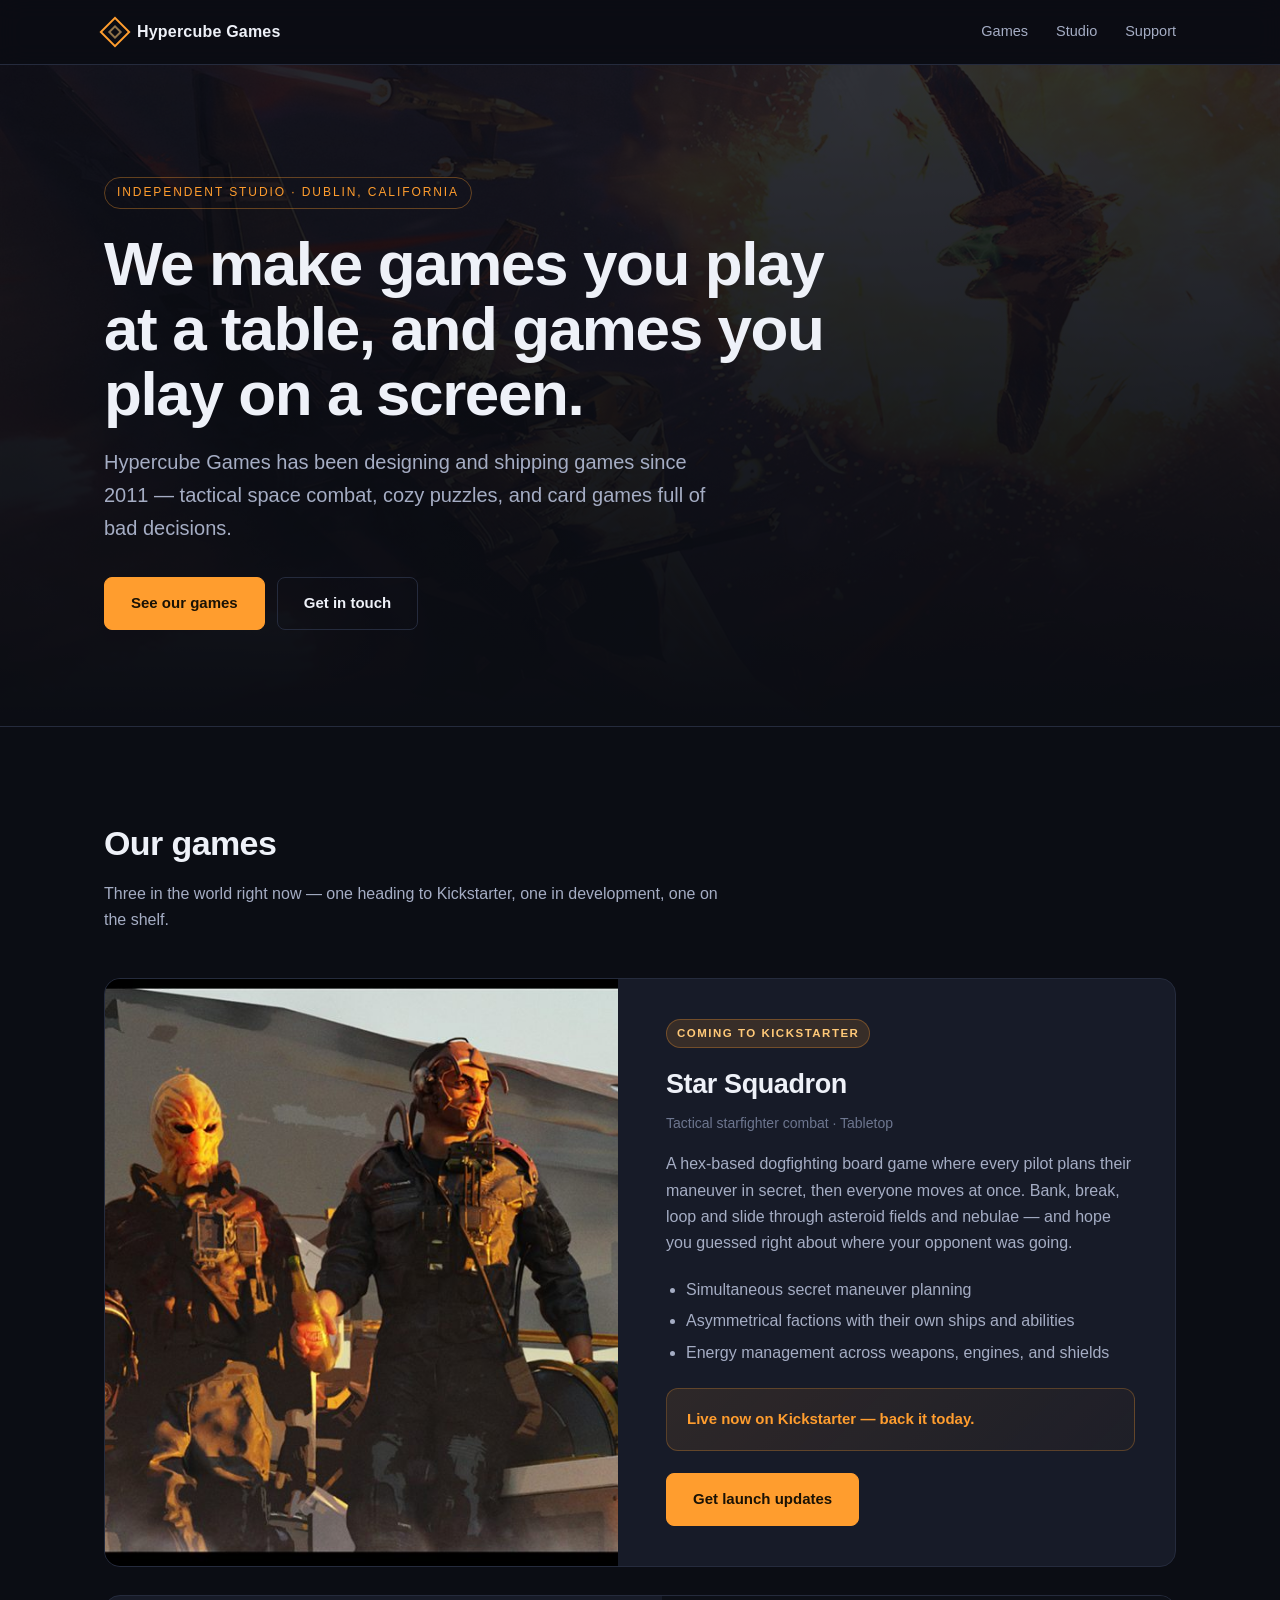
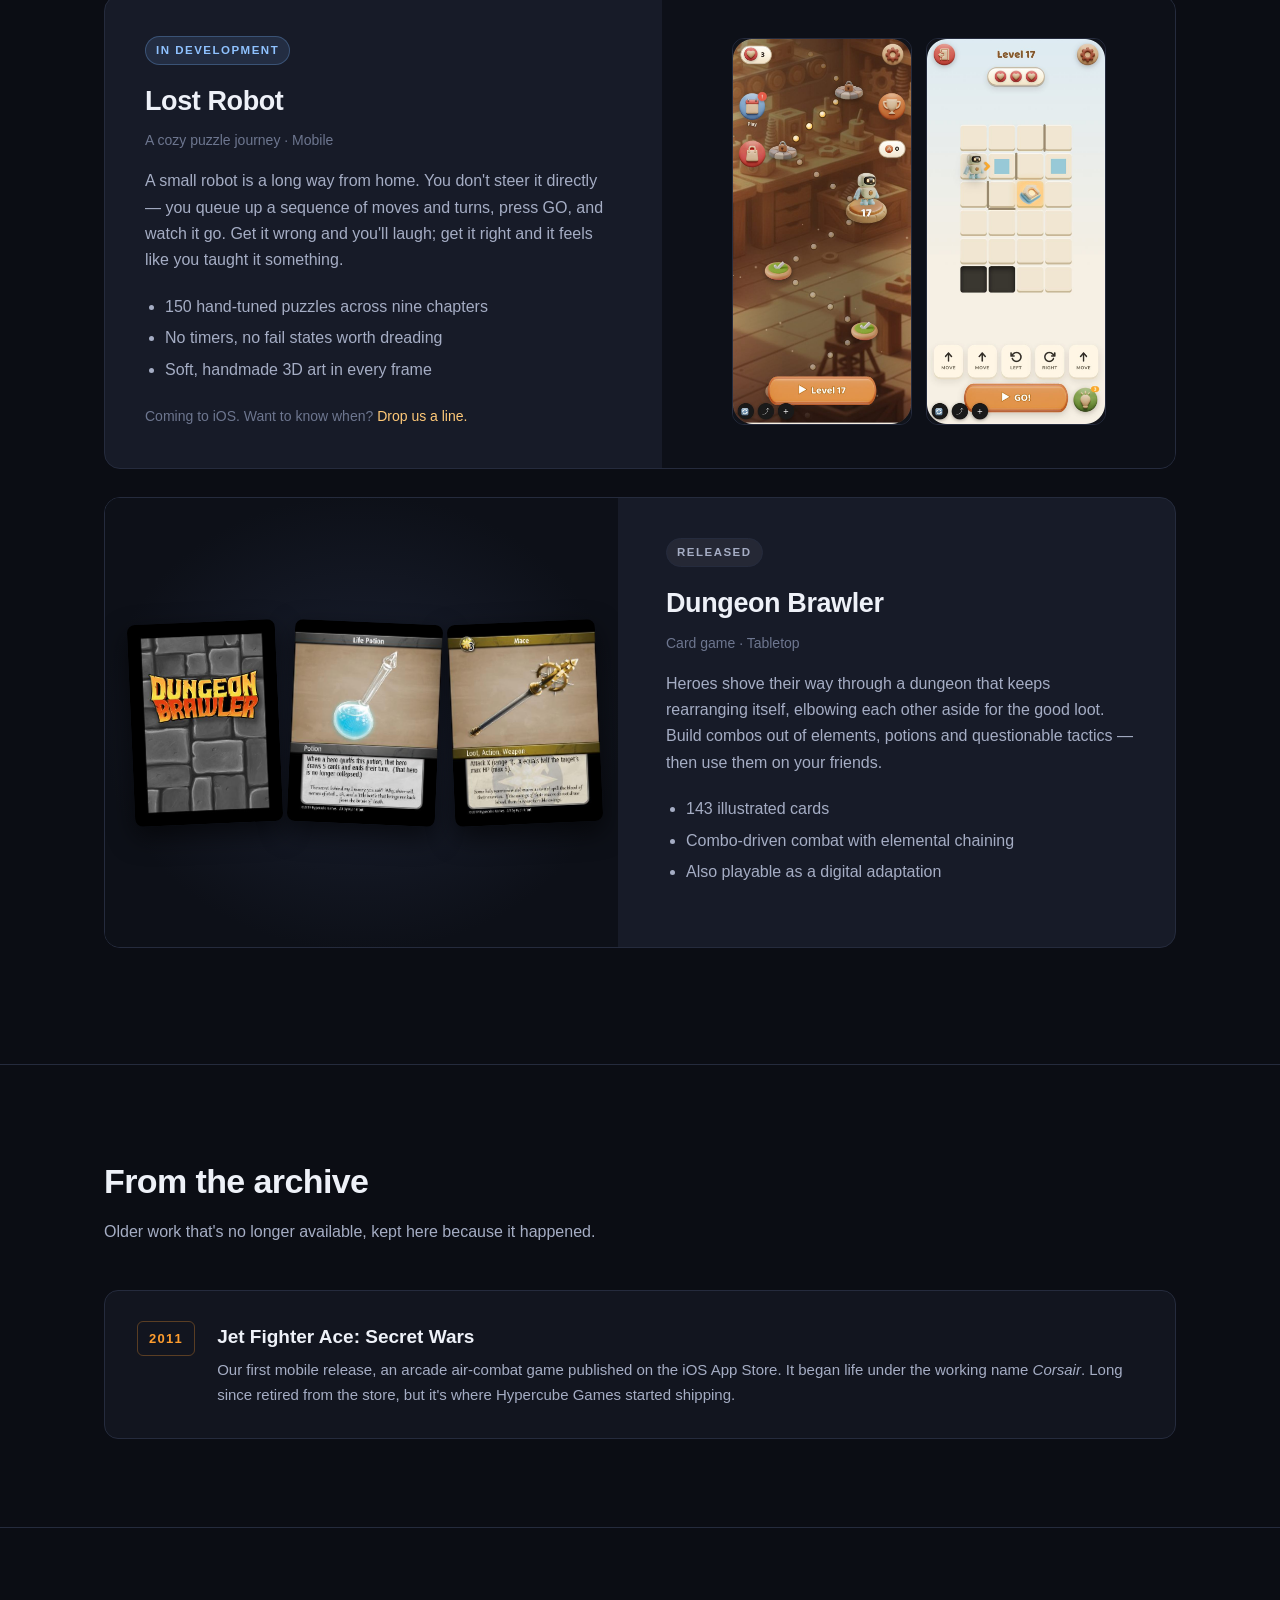
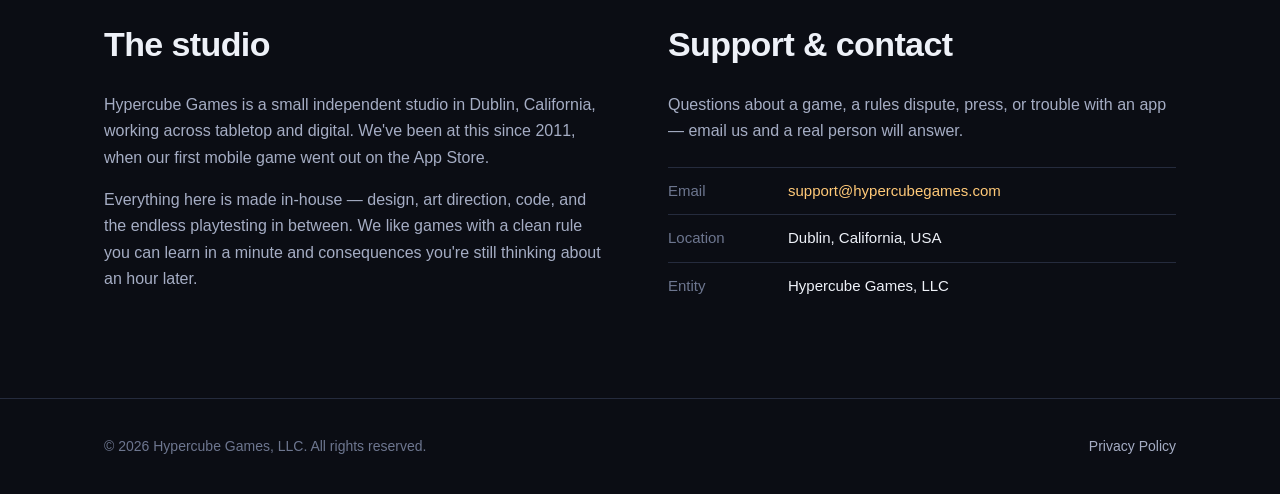
==== index.html @ 056d1bcd "Add Kickstarter launch date and countdown to Star Squadron" ====
<!DOCTYPE html>
<html lang="en">
<head>
<meta charset="utf-8">
<meta name="viewport" content="width=device-width, initial-scale=1">
<title>Hypercube Games — Board games and video games from Dublin, California</title>
<meta name="description" content="Hypercube Games, LLC is an independent game studio in Dublin, California. Makers of Star Squadron, Lost Robot, and Dungeon Brawler.">
<meta property="og:title" content="Hypercube Games">
<meta property="og:description" content="An independent game studio in Dublin, California. Tabletop and digital.">
<meta property="og:image" content="assets/ss-hero.jpg">
<meta property="og:type" content="website">
<link rel="icon" href="assets/lr-icon.png">
<style>
  :root{
    --bg:#0b0d14;
    --bg-2:#12151f;
    --panel:#171b28;
    --line:#252b3d;
    --ink:#eef1f8;
    --ink-2:#a5adc4;
    --ink-3:#6d768f;
    --accent:#ff9d2e;
    --accent-2:#ffc978;
    --max:1120px;
  }
  *{box-sizing:border-box}
  html{scroll-behavior:smooth}
  body{
    margin:0;
    background:var(--bg);
    color:var(--ink);
    font:16px/1.65 -apple-system,BlinkMacSystemFont,"Segoe UI",Roboto,Helvetica,Arial,sans-serif;
    -webkit-font-smoothing:antialiased;
  }
  a{color:var(--accent-2);text-decoration:none}
  a:hover{text-decoration:underline}
  img{max-width:100%;display:block}
  .wrap{max-width:var(--max);margin:0 auto;padding:0 24px}

  /* ---------- header ---------- */
  header{
    position:sticky;top:0;z-index:50;
    background:rgba(11,13,20,.82);
    backdrop-filter:blur(12px);
    border-bottom:1px solid var(--line);
  }
  .nav{display:flex;align-items:center;justify-content:space-between;height:64px}
  .brand{display:flex;align-items:center;gap:11px;font-weight:700;letter-spacing:.2px;color:var(--ink)}
  .brand:hover{text-decoration:none}
  .cube{
    width:22px;height:22px;flex:none;
    border:2px solid var(--accent);
    transform:rotate(45deg);
    position:relative;
  }
  .cube::after{
    content:"";position:absolute;inset:4px;
    border:2px solid var(--accent-2);opacity:.55;
  }
  .nav nav{display:flex;gap:28px;font-size:14.5px}
  .nav nav a{color:var(--ink-2)}
  .nav nav a:hover{color:var(--ink);text-decoration:none}
  @media(max-width:620px){ .nav nav{gap:18px;font-size:13.5px} .brand span{display:none} }

  /* ---------- hero ---------- */
  .hero{position:relative;overflow:hidden;border-bottom:1px solid var(--line)}
  .hero-bg{
    position:absolute;inset:0;
    background:url(assets/ss-hero.jpg) center 40%/cover no-repeat;
    opacity:.34;
    filter:saturate(.9);
  }
  .hero-bg::after{
    content:"";position:absolute;inset:0;
    background:linear-gradient(180deg,rgba(11,13,20,.55) 0%,rgba(11,13,20,.8) 55%,var(--bg) 100%);
  }
  .hero-in{position:relative;padding:112px 0 96px;max-width:720px}
  .kicker{
    display:inline-block;font-size:12px;letter-spacing:.16em;text-transform:uppercase;
    color:var(--accent);border:1px solid rgba(255,157,46,.35);
    padding:5px 12px;border-radius:99px;margin-bottom:22px;
  }
  h1{
    font-size:clamp(38px,6.2vw,62px);line-height:1.05;margin:0 0 20px;
    letter-spacing:-1.4px;font-weight:800;
  }
  .lede{font-size:clamp(17px,2.2vw,20px);color:var(--ink-2);margin:0 0 32px;max-width:620px}
  .btn{
    display:inline-block;padding:13px 26px;border-radius:8px;font-weight:650;font-size:15px;
    background:var(--accent);color:#1a1205;border:1px solid var(--accent);
  }
  .btn:hover{background:var(--accent-2);border-color:var(--accent-2);text-decoration:none}
  .btn.ghost{background:transparent;color:var(--ink);border-color:var(--line)}
  .btn.ghost:hover{border-color:var(--ink-3);background:rgba(255,255,255,.04)}
  .btn-row{display:flex;gap:12px;flex-wrap:wrap}

  /* ---------- sections ---------- */
  section{padding:88px 0}
  section + section{border-top:1px solid var(--line)}
  .sec-head{margin-bottom:44px;max-width:640px}
  .sec-head h2{font-size:clamp(26px,3.6vw,34px);margin:0 0 10px;letter-spacing:-.6px;font-weight:750}
  .sec-head p{color:var(--ink-2);margin:0}

  /* ---------- game cards ---------- */
  .game{
    display:grid;grid-template-columns:1fr 1fr;gap:44px;align-items:center;
    background:var(--panel);border:1px solid var(--line);border-radius:16px;
    overflow:hidden;margin-bottom:28px;
  }
  .game.flip .game-art{order:2}
  .game-art{background:#0d1018;height:100%;display:flex;align-items:center;justify-content:center;padding:0;min-width:0}
  .game-body{min-width:0}
  .game-art img{width:100%;height:100%;object-fit:cover;min-height:280px}
  .game-body{padding:40px 40px 40px 4px}
  .game.flip .game-body{padding:40px 4px 40px 40px}
  @media(max-width:820px){
    .game{grid-template-columns:1fr;gap:0}
    .game.flip .game-art{order:0}
    .game-body,.game.flip .game-body{padding:32px 28px}
    .game-art img{min-height:200px;max-height:320px}
  }
  @media(max-width:620px){
    .shots,.cards-strip{
      display:grid;gap:10px;padding:20px;overflow:visible;height:auto;
    }
    .shots{grid-template-columns:1fr 1fr}
    .cards-strip{grid-template-columns:repeat(3,1fr);gap:8px}
    .shots img,.cards-strip img{width:100%;max-height:none;max-width:100%}
    .kicker{font-size:11px;letter-spacing:.1em}
  }
  .tag{
    display:inline-block;font-size:11.5px;letter-spacing:.13em;text-transform:uppercase;
    padding:4px 10px;border-radius:99px;margin-bottom:14px;font-weight:650;
  }
  .tag.live{background:rgba(255,157,46,.14);color:var(--accent-2);border:1px solid rgba(255,157,46,.3)}
  .tag.dev{background:rgba(120,180,255,.12);color:#8fc2ff;border:1px solid rgba(120,180,255,.28)}
  .tag.out{background:rgba(255,255,255,.06);color:var(--ink-2);border:1px solid var(--line)}
  .game h3{font-size:27px;margin:0 0 6px;letter-spacing:-.4px;font-weight:750}
  .game .sub{color:var(--ink-3);font-size:14px;margin:0 0 16px}
  .game p{color:var(--ink-2);margin:0 0 20px}
  .game ul{color:var(--ink-2);margin:0 0 22px;padding-left:20px}
  .game ul li{margin-bottom:5px}

  /* ---------- launch countdown ---------- */
  .launch{
    background:linear-gradient(135deg,rgba(255,157,46,.10),rgba(255,157,46,.03));
    border:1px solid rgba(255,157,46,.26);
    border-radius:12px;padding:18px 20px;margin:0 0 22px;
  }
  .launch-date{
    font-size:12px;letter-spacing:.13em;text-transform:uppercase;
    color:var(--accent-2);font-weight:650;margin-bottom:14px;
  }
  .countdown{display:flex;gap:10px}
  .cd-unit{
    flex:1;min-width:0;text-align:center;
    background:rgba(0,0,0,.28);border:1px solid var(--line);
    border-radius:9px;padding:10px 4px;
  }
  .cd-num{
    display:block;font-size:26px;font-weight:750;color:var(--ink);
    line-height:1.15;font-variant-numeric:tabular-nums;letter-spacing:-.5px;
  }
  .cd-lab{
    display:block;font-size:10.5px;letter-spacing:.1em;text-transform:uppercase;
    color:var(--ink-3);margin-top:3px;
  }
  .launch.live .launch-date{color:var(--accent);margin-bottom:0;font-size:15px;letter-spacing:0;text-transform:none}
  @media(max-width:620px){
    .cd-num{font-size:22px}
    .countdown{gap:7px}
  }

  /* screenshot strip */
  .shots{
    display:flex;gap:14px;padding:26px;background:#0d1018;overflow-x:auto;
    min-width:0;max-width:100%;justify-content:safe center;width:100%;
  }
  .shots img{
    width:180px;flex:none;border-radius:12px;border:1px solid var(--line);
    min-height:0;height:auto;object-fit:contain;
  }
  .cards-strip{
    display:flex;gap:12px;padding:26px;overflow-x:auto;
    align-items:center;justify-content:safe center;height:100%;width:100%;min-width:0;max-width:100%;
    background:radial-gradient(ellipse at center,#1b2132 0%,#0d1018 72%);
  }
  .cards-strip img{
    width:148px;flex:none;border-radius:8px;height:auto;min-height:0;object-fit:contain;
    box-shadow:0 10px 26px rgba(0,0,0,.6);
  }
  .cards-strip img:nth-child(odd){transform:rotate(-2.5deg)}
  .cards-strip img:nth-child(even){transform:rotate(2.5deg)}

  /* ---------- archive ---------- */
  .archive{
    background:var(--bg-2);border:1px solid var(--line);border-radius:14px;
    padding:30px 32px;display:flex;gap:22px;align-items:flex-start;
  }
  .archive .yr{
    font-size:13px;font-weight:700;color:var(--accent);letter-spacing:.1em;
    border:1px solid rgba(255,157,46,.3);border-radius:6px;padding:6px 11px;flex:none;
  }
  .archive h3{margin:0 0 6px;font-size:19px;font-weight:700}
  .archive p{margin:0;color:var(--ink-2);font-size:15px}
  @media(max-width:620px){ .archive{flex-direction:column;gap:14px} }

  /* ---------- studio / support ---------- */
  .cols{display:grid;grid-template-columns:1fr 1fr;gap:56px}
  @media(max-width:820px){ .cols{grid-template-columns:1fr;gap:40px} }
  .cols p{color:var(--ink-2)}
  .info{list-style:none;padding:0;margin:22px 0 0;font-size:15px}
  .info li{padding:11px 0;border-top:1px solid var(--line);display:flex;gap:16px}
  .info .k{color:var(--ink-3);width:104px;flex:none}
  .info .v{color:var(--ink)}

  footer{border-top:1px solid var(--line);padding:36px 0;color:var(--ink-3);font-size:14px}
  .foot{display:flex;justify-content:space-between;gap:20px;flex-wrap:wrap;align-items:center}
  .foot a{color:var(--ink-2)}
</style>
</head>
<body>

<header>
  <div class="wrap nav">
    <a class="brand" href="#top"><span class="cube" aria-hidden="true"></span><span>Hypercube Games</span></a>
    <nav>
      <a href="#games">Games</a>
      <a href="#studio">Studio</a>
      <a href="#support">Support</a>
    </nav>
  </div>
</header>

<div class="hero" id="top">
  <div class="hero-bg" aria-hidden="true"></div>
  <div class="wrap">
    <div class="hero-in">
      <span class="kicker">Independent studio · Dublin, California</span>
      <h1>We make games you play at a table, and games you play on a screen.</h1>
      <p class="lede">Hypercube Games has been designing and shipping games since 2011 — tactical space combat, cozy puzzles, and card games full of bad decisions.</p>
      <div class="btn-row">
        <a class="btn" href="#games">See our games</a>
        <a class="btn ghost" href="#support">Get in touch</a>
      </div>
    </div>
  </div>
</div>

<section id="games">
  <div class="wrap">
    <div class="sec-head">
      <h2>Our games</h2>
      <p>Three in the world right now — one heading to Kickstarter, one in development, one on the shelf.</p>
    </div>

    <!-- Star Squadron -->
    <article class="game">
      <div class="game-art"><img src="assets/ss-pilots.jpg" alt="Star Squadron pilots resting beside their fighters at sunset"></div>
      <div class="game-body">
        <span class="tag live">Coming to Kickstarter</span>
        <h3>Star Squadron</h3>
        <p class="sub">Tactical starfighter combat · Tabletop</p>
        <p>A hex-based dogfighting board game where every pilot plans their maneuver in secret, then everyone moves at once. Bank, break, loop and slide through asteroid fields and nebulae — and hope you guessed right about where your opponent was going.</p>
        <ul>
          <li>Simultaneous secret maneuver planning</li>
          <li>Asymmetrical factions with their own ships and abilities</li>
          <li>Energy management across weapons, engines, and shields</li>
        </ul>
        <div class="launch" id="launch" data-launch="2026-08-18T17:00:00Z">
          <div class="launch-date" id="launch-label">Kickstarter launch · August 18, 2026</div>
          <div class="countdown" id="countdown">
            <div class="cd-unit"><span class="cd-num" data-unit="days">—</span><span class="cd-lab">days</span></div>
            <div class="cd-unit"><span class="cd-num" data-unit="hours">—</span><span class="cd-lab">hours</span></div>
            <div class="cd-unit"><span class="cd-num" data-unit="minutes">—</span><span class="cd-lab">mins</span></div>
            <div class="cd-unit"><span class="cd-num" data-unit="seconds">—</span><span class="cd-lab">secs</span></div>
          </div>
        </div>
        <a class="btn" href="https://www.launchoracle.com/hypercube-games-llc/star-squadron/TQ5X9">Get launch updates</a>
      </div>
    </article>

    <!-- Lost Robot -->
    <article class="game flip">
      <div class="game-art">
        <div class="shots">
          <img src="assets/lr-home.jpg" alt="Lost Robot world map screen">
          <img src="assets/lr-gameplay.jpg" alt="Lost Robot puzzle gameplay screen">
        </div>
      </div>
      <div class="game-body">
        <span class="tag dev">In development</span>
        <h3>Lost Robot</h3>
        <p class="sub">A cozy puzzle journey · Mobile</p>
        <p>A small robot is a long way from home. You don't steer it directly — you queue up a sequence of moves and turns, press GO, and watch it go. Get it wrong and you'll laugh; get it right and it feels like you taught it something.</p>
        <ul>
          <li>150 hand-tuned puzzles across nine chapters</li>
          <li>No timers, no fail states worth dreading</li>
          <li>Soft, handmade 3D art in every frame</li>
        </ul>
        <p style="color:var(--ink-3);font-size:14px;margin:0">Coming to iOS. Want to know when? <a href="#support">Drop us a line.</a></p>
      </div>
    </article>

    <!-- Dungeon Brawler -->
    <article class="game">
      <div class="game-art">
        <div class="cards-strip">
          <img src="assets/db-logo.jpg" alt="Dungeon Brawler card back">
          <img src="assets/db-card1.jpg" alt="Life Potion card from Dungeon Brawler">
          <img src="assets/db-card4.jpg" alt="Mace weapon card from Dungeon Brawler">
        </div>
      </div>
      <div class="game-body">
        <span class="tag out">Released</span>
        <h3>Dungeon Brawler</h3>
        <p class="sub">Card game · Tabletop</p>
        <p>Heroes shove their way through a dungeon that keeps rearranging itself, elbowing each other aside for the good loot. Build combos out of elements, potions and questionable tactics — then use them on your friends.</p>
        <ul>
          <li>143 illustrated cards</li>
          <li>Combo-driven combat with elemental chaining</li>
          <li>Also playable as a digital adaptation</li>
        </ul>
      </div>
    </article>
  </div>
</section>

<section id="archive">
  <div class="wrap">
    <div class="sec-head">
      <h2>From the archive</h2>
      <p>Older work that's no longer available, kept here because it happened.</p>
    </div>
    <div class="archive">
      <span class="yr">2011</span>
      <div>
        <h3>Jet Fighter Ace: Secret Wars</h3>
        <p>Our first mobile release, an arcade air-combat game published on the iOS App Store. It began life under the working name <em>Corsair</em>. Long since retired from the store, but it's where Hypercube Games started shipping.</p>
      </div>
    </div>
  </div>
</section>

<section id="studio">
  <div class="wrap">
    <div class="cols">
      <div>
        <div class="sec-head" style="margin-bottom:20px">
          <h2>The studio</h2>
        </div>
        <p>Hypercube Games is a small independent studio in Dublin, California, working across tabletop and digital. We've been at this since 2011, when our first mobile game went out on the App Store.</p>
        <p>Everything here is made in-house — design, art direction, code, and the endless playtesting in between. We like games with a clean rule you can learn in a minute and consequences you're still thinking about an hour later.</p>
      </div>
      <div id="support">
        <div class="sec-head" style="margin-bottom:20px">
          <h2>Support &amp; contact</h2>
        </div>
        <p>Questions about a game, a rules dispute, press, or trouble with an app — email us and a real person will answer.</p>
        <ul class="info">
          <li><span class="k">Email</span><span class="v"><a href="mailto:support@hypercubegames.com">support@hypercubegames.com</a></span></li>
          <li><span class="k">Location</span><span class="v">Dublin, California, USA</span></li>
          <li><span class="k">Entity</span><span class="v">Hypercube Games, LLC</span></li>
        </ul>
      </div>
    </div>
  </div>
</section>

<footer>
  <div class="wrap foot">
    <span>© 2026 Hypercube Games, LLC. All rights reserved.</span>
    <span><a href="privacy.html">Privacy Policy</a></span>
  </div>
</footer>

<script>
(function () {
  var box = document.getElementById('launch');
  if (!box) return;
  var target = new Date(box.dataset.launch).getTime();
  var label = document.getElementById('launch-label');
  var grid  = document.getElementById('countdown');
  var cells = {};
  [].forEach.call(grid.querySelectorAll('[data-unit]'), function (el) {
    cells[el.dataset.unit] = el;
  });

  function pad(n) { return n < 10 ? '0' + n : '' + n; }

  function tick() {
    var left = target - Date.now();
    if (left <= 0) {
      box.classList.add('live');
      label.textContent = 'Live now on Kickstarter — back it today.';
      grid.style.display = 'none';
      clearInterval(timer);
      return;
    }
    var s = Math.floor(left / 1000);
    cells.days.textContent    = Math.floor(s / 86400);
    cells.hours.textContent   = pad(Math.floor(s % 86400 / 3600));
    cells.minutes.textContent = pad(Math.floor(s % 3600 / 60));
    cells.seconds.textContent = pad(s % 60);
  }

  tick();
  var timer = setInterval(tick, 1000);
})();
</script>
</body>
</html>
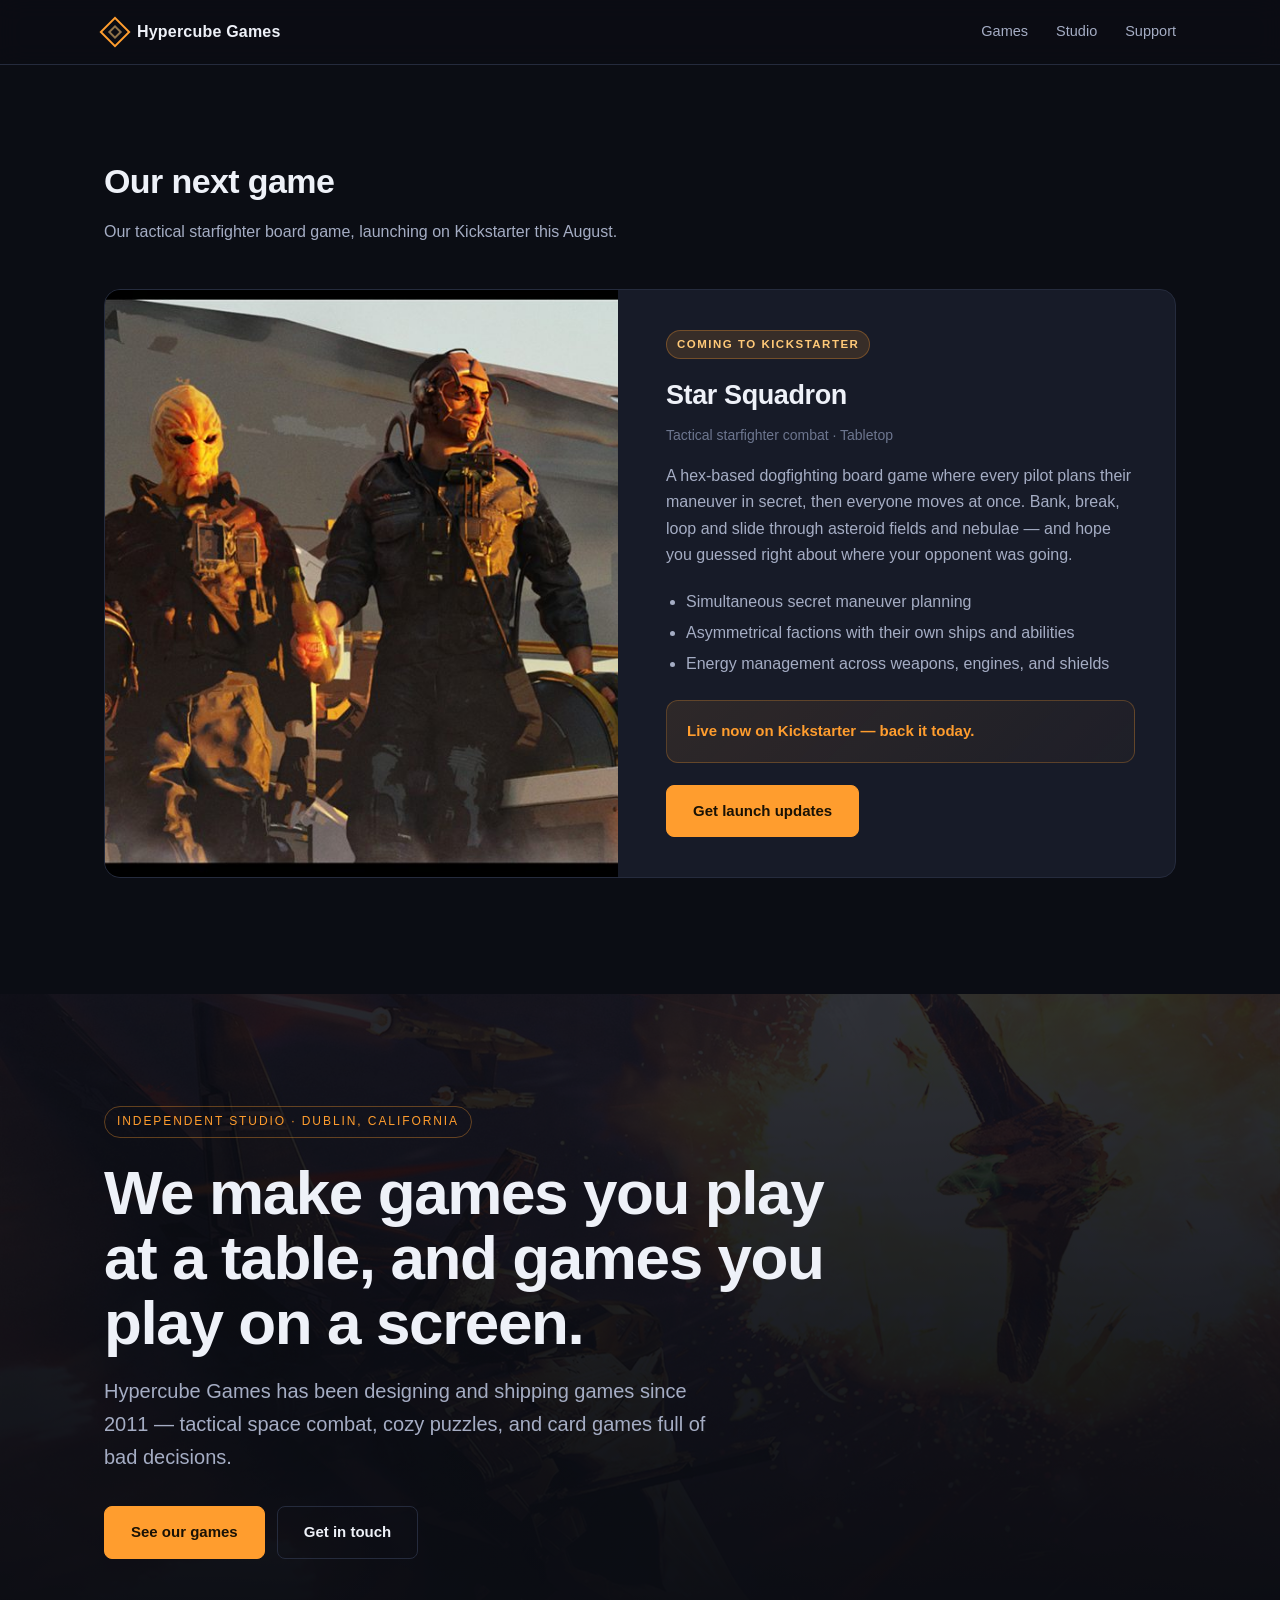
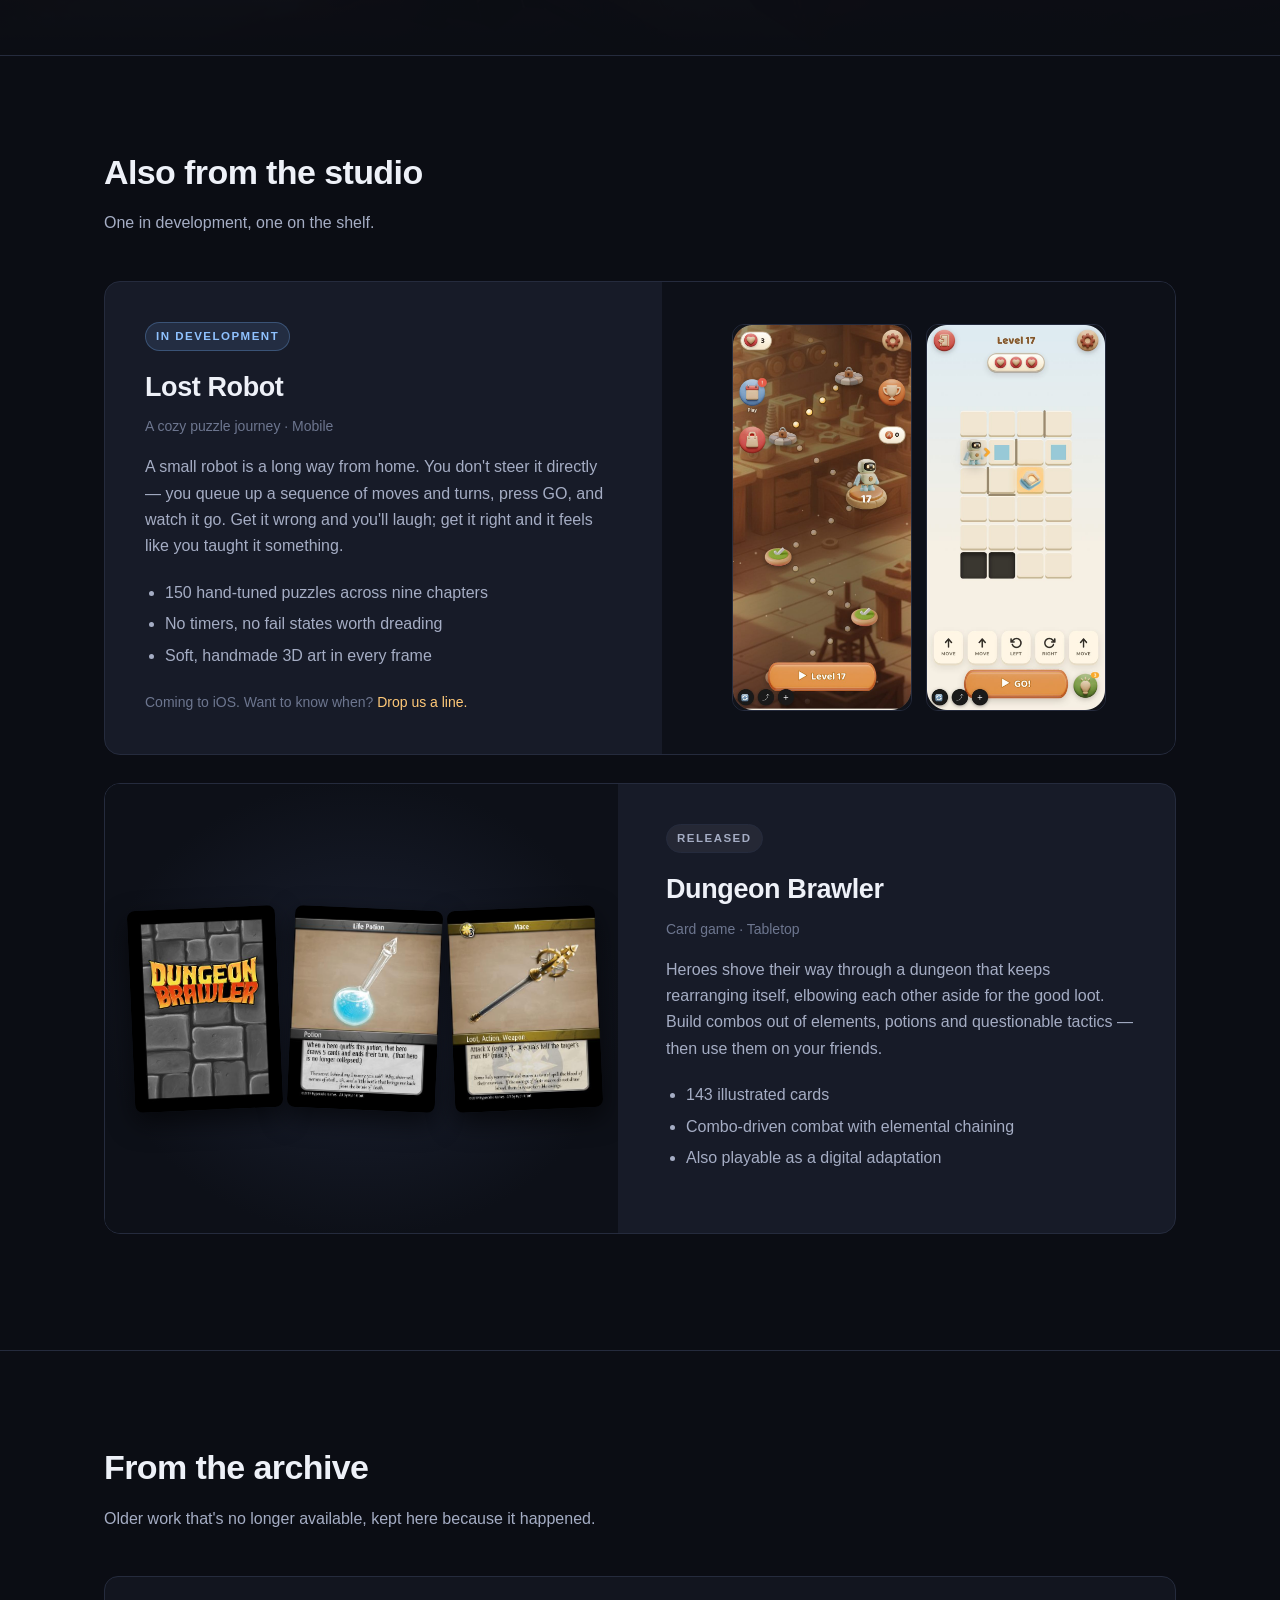
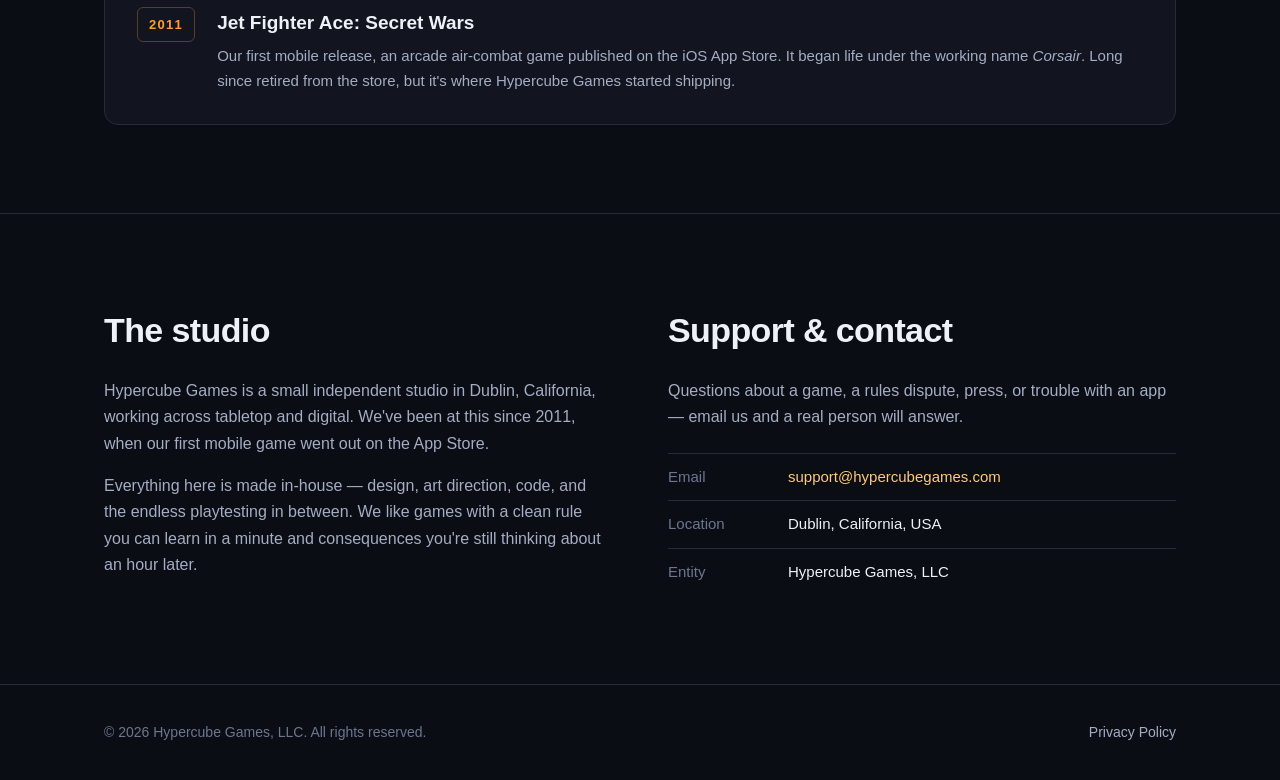
==== commit 2acb7cd1: "Lead with Star Squadron; move studio intro below" ====
--- a/index.html
+++ b/index.html
@@ -232,26 +232,11 @@
   </div>
 </header>
 
-<div class="hero" id="top">
-  <div class="hero-bg" aria-hidden="true"></div>
-  <div class="wrap">
-    <div class="hero-in">
-      <span class="kicker">Independent studio · Dublin, California</span>
-      <h1>We make games you play at a table, and games you play on a screen.</h1>
-      <p class="lede">Hypercube Games has been designing and shipping games since 2011 — tactical space combat, cozy puzzles, and card games full of bad decisions.</p>
-      <div class="btn-row">
-        <a class="btn" href="#games">See our games</a>
-        <a class="btn ghost" href="#support">Get in touch</a>
-      </div>
-    </div>
-  </div>
-</div>
-
-<section id="games">
+<section id="top" class="featured">
   <div class="wrap">
     <div class="sec-head">
-      <h2>Our games</h2>
-      <p>Three in the world right now — one heading to Kickstarter, one in development, one on the shelf.</p>
+      <h2>Our next game</h2>
+      <p>Our tactical starfighter board game, launching on Kickstarter this August.</p>
     </div>
 
     <!-- Star Squadron -->
@@ -279,6 +264,30 @@
         <a class="btn" href="https://www.launchoracle.com/hypercube-games-llc/star-squadron/TQ5X9">Get launch updates</a>
       </div>
     </article>
+  </div>
+</section>
+
+<div class="hero">
+  <div class="hero-bg" aria-hidden="true"></div>
+  <div class="wrap">
+    <div class="hero-in">
+      <span class="kicker">Independent studio · Dublin, California</span>
+      <h1>We make games you play at a table, and games you play on a screen.</h1>
+      <p class="lede">Hypercube Games has been designing and shipping games since 2011 — tactical space combat, cozy puzzles, and card games full of bad decisions.</p>
+      <div class="btn-row">
+        <a class="btn" href="#games">See our games</a>
+        <a class="btn ghost" href="#support">Get in touch</a>
+      </div>
+    </div>
+  </div>
+</div>
+
+<section id="games">
+  <div class="wrap">
+    <div class="sec-head">
+      <h2>Also from the studio</h2>
+      <p>One in development, one on the shelf.</p>
+    </div>
 
     <!-- Lost Robot -->
     <article class="game flip">
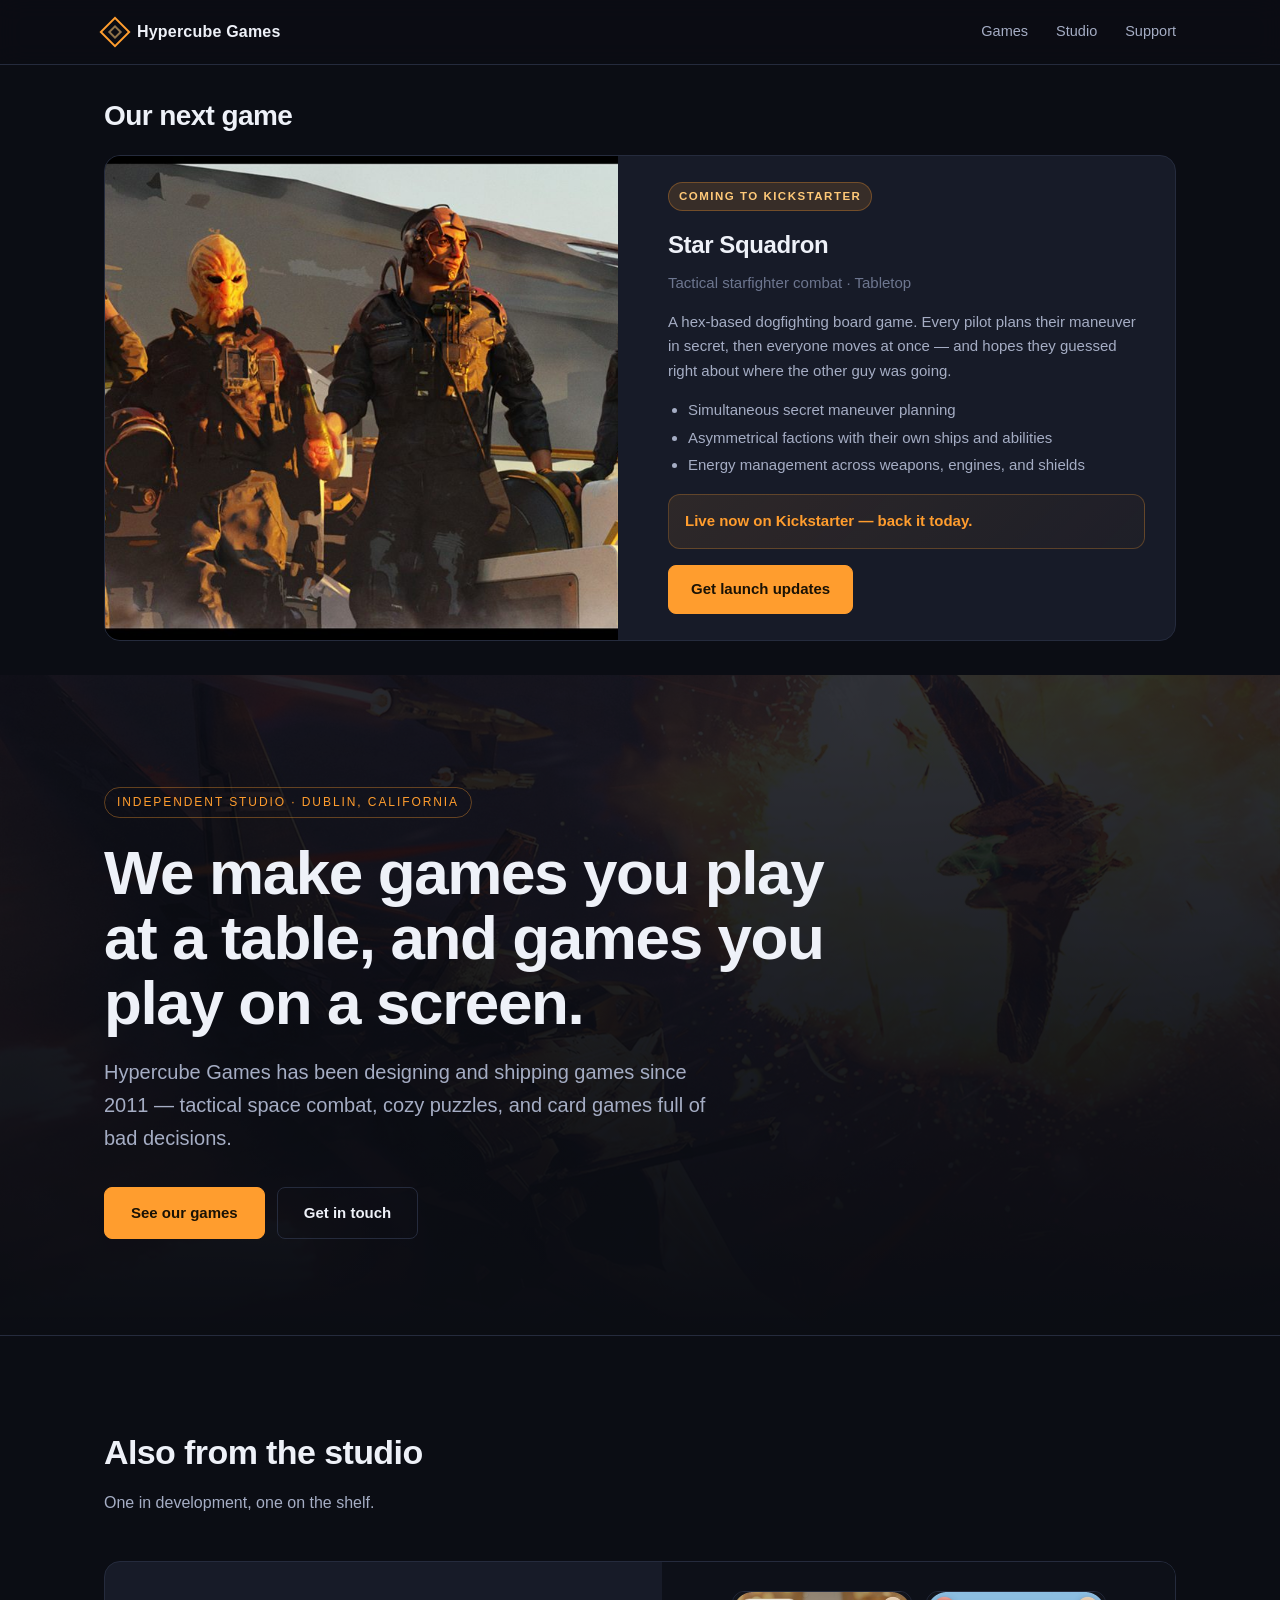
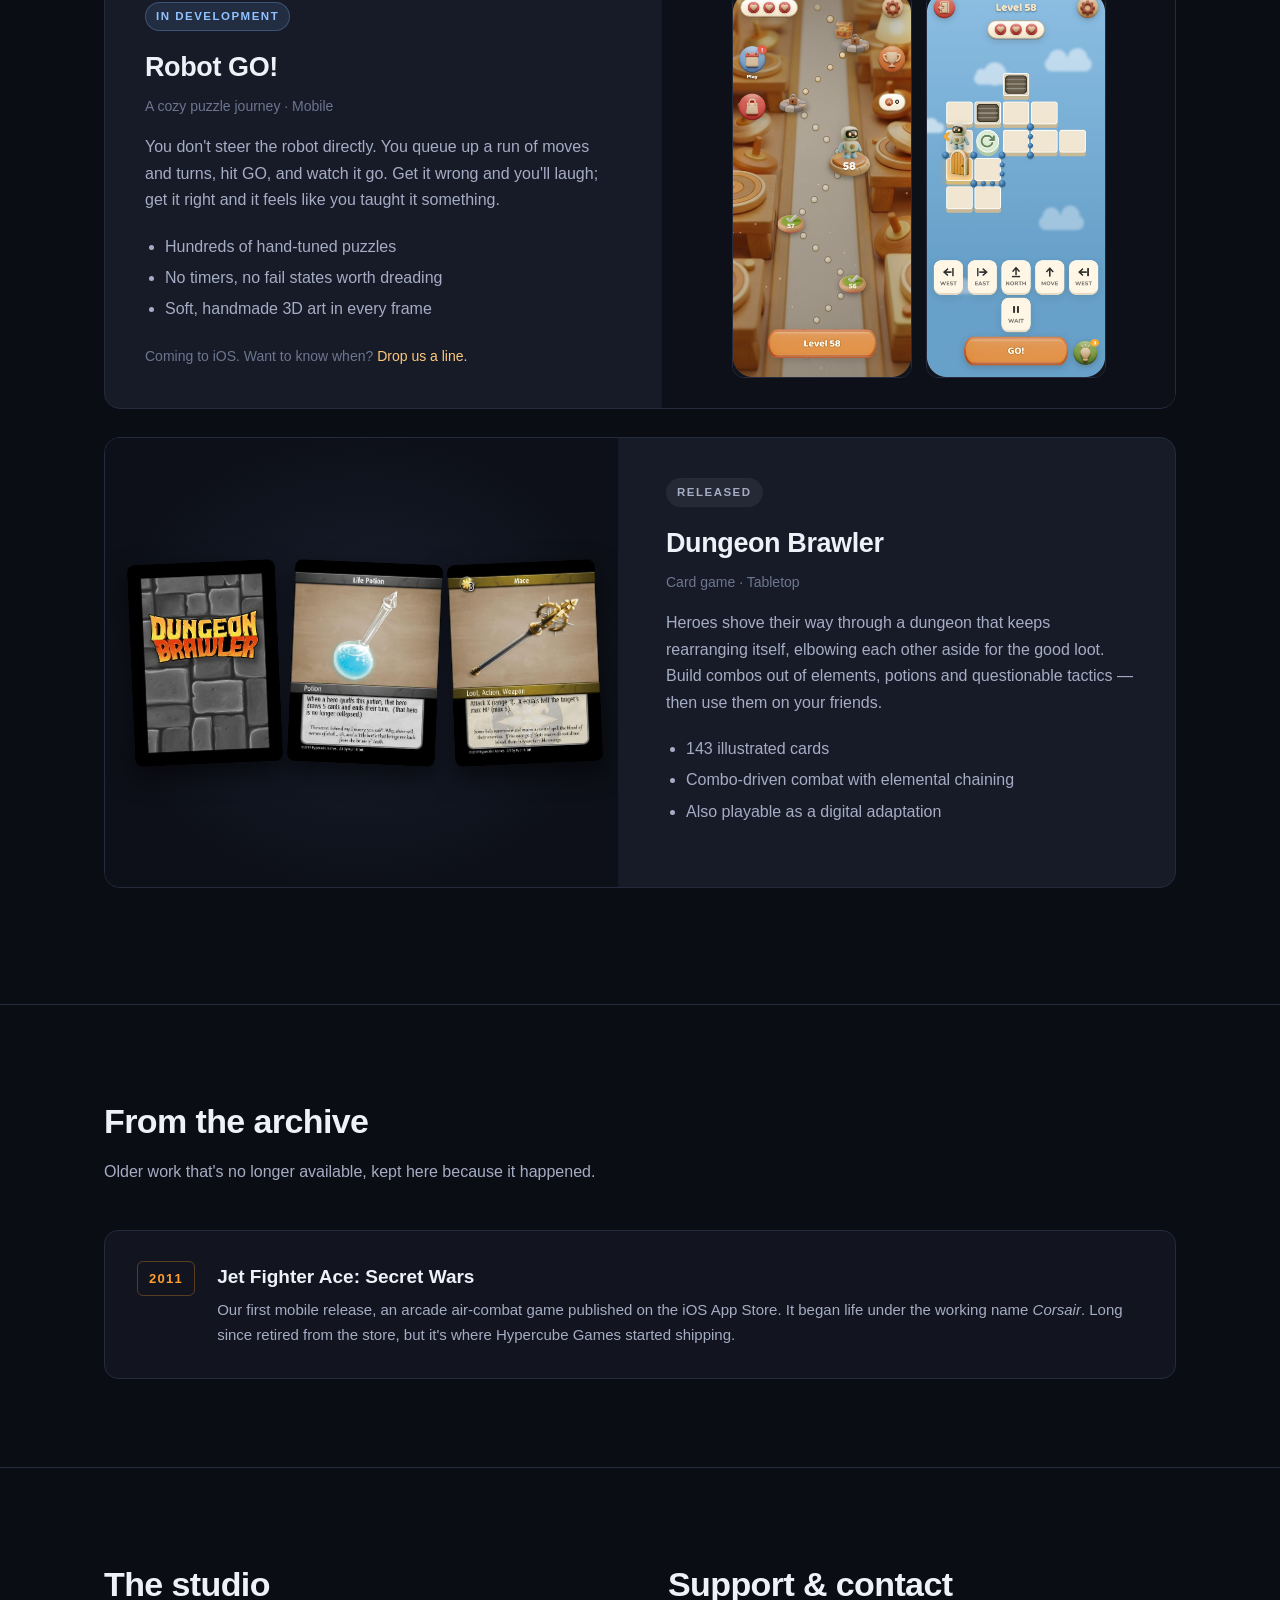
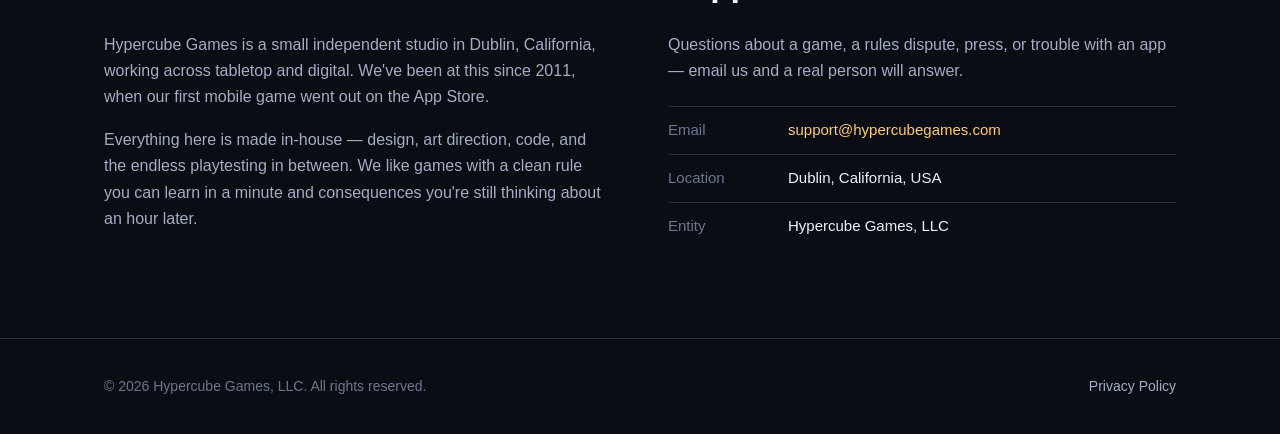
==== commit 7afcef7a: "Rename Lost Robot to Robot GO!; fresh in-game screenshots; compact featured section" ====
--- a/index.html
+++ b/index.html
@@ -4,12 +4,12 @@
 <meta charset="utf-8">
 <meta name="viewport" content="width=device-width, initial-scale=1">
 <title>Hypercube Games — Board games and video games from Dublin, California</title>
-<meta name="description" content="Hypercube Games, LLC is an independent game studio in Dublin, California. Makers of Star Squadron, Lost Robot, and Dungeon Brawler.">
+<meta name="description" content="Hypercube Games, LLC is an independent game studio in Dublin, California. Makers of Star Squadron, Robot GO!, and Dungeon Brawler.">
 <meta property="og:title" content="Hypercube Games">
 <meta property="og:description" content="An independent game studio in Dublin, California. Tabletop and digital.">
 <meta property="og:image" content="assets/ss-hero.jpg">
 <meta property="og:type" content="website">
-<link rel="icon" href="assets/lr-icon.png">
+<link rel="icon" href="assets/rg-icon.png">
 <style>
   :root{
     --bg:#0b0d14;
@@ -166,6 +166,25 @@
     color:var(--ink-3);margin-top:3px;
   }
   .launch.live .launch-date{color:var(--accent);margin-bottom:0;font-size:15px;letter-spacing:0;text-transform:none}
+
+  /* ---------- featured section: compact so it fits one screen ---------- */
+  .featured{padding:28px 0 34px}
+  .featured .sec-head{margin-bottom:16px}
+  .featured .sec-head h2{font-size:clamp(22px,2.8vw,28px);margin-bottom:5px}
+  .featured .sec-head p{font-size:15px}
+  .featured .game{margin-bottom:0}
+  .featured .game-body{padding:26px 30px 26px 6px}
+  .featured .game h3{font-size:24px}
+  .featured .game .sub{margin-bottom:12px}
+  .featured .game > .game-body > p{margin-bottom:14px;font-size:15px}
+  .featured .game ul{margin-bottom:16px;font-size:15px}
+  .featured .game ul li{margin-bottom:3px}
+  .featured .game-art img{min-height:0}
+  .featured .launch{padding:14px 16px;margin-bottom:16px}
+  .featured .launch-date{margin-bottom:10px;font-size:11px}
+  .featured .cd-unit{padding:7px 4px}
+  .featured .cd-num{font-size:21px}
+  .featured .btn{padding:11px 22px}
   @media(max-width:620px){
     .cd-num{font-size:22px}
     .countdown{gap:7px}
@@ -236,7 +255,6 @@
   <div class="wrap">
     <div class="sec-head">
       <h2>Our next game</h2>
-      <p>Our tactical starfighter board game, launching on Kickstarter this August.</p>
     </div>
 
     <!-- Star Squadron -->
@@ -246,7 +264,7 @@
         <span class="tag live">Coming to Kickstarter</span>
         <h3>Star Squadron</h3>
         <p class="sub">Tactical starfighter combat · Tabletop</p>
-        <p>A hex-based dogfighting board game where every pilot plans their maneuver in secret, then everyone moves at once. Bank, break, loop and slide through asteroid fields and nebulae — and hope you guessed right about where your opponent was going.</p>
+        <p>A hex-based dogfighting board game. Every pilot plans their maneuver in secret, then everyone moves at once — and hopes they guessed right about where the other guy was going.</p>
         <ul>
           <li>Simultaneous secret maneuver planning</li>
           <li>Asymmetrical factions with their own ships and abilities</li>
@@ -289,21 +307,21 @@
       <p>One in development, one on the shelf.</p>
     </div>
 
-    <!-- Lost Robot -->
+    <!-- Robot GO! -->
     <article class="game flip">
       <div class="game-art">
         <div class="shots">
-          <img src="assets/lr-home.jpg" alt="Lost Robot world map screen">
-          <img src="assets/lr-gameplay.jpg" alt="Lost Robot puzzle gameplay screen">
+          <img src="assets/rg-home.jpg" alt="Robot GO! level map winding through a toymaker's workshop">
+          <img src="assets/rg-gameplay.jpg" alt="Robot GO! puzzle board with movement commands queued below">
         </div>
       </div>
       <div class="game-body">
         <span class="tag dev">In development</span>
-        <h3>Lost Robot</h3>
+        <h3>Robot GO!</h3>
         <p class="sub">A cozy puzzle journey · Mobile</p>
-        <p>A small robot is a long way from home. You don't steer it directly — you queue up a sequence of moves and turns, press GO, and watch it go. Get it wrong and you'll laugh; get it right and it feels like you taught it something.</p>
+        <p>You don't steer the robot directly. You queue up a run of moves and turns, hit GO, and watch it go. Get it wrong and you'll laugh; get it right and it feels like you taught it something.</p>
         <ul>
-          <li>150 hand-tuned puzzles across nine chapters</li>
+          <li>Hundreds of hand-tuned puzzles</li>
           <li>No timers, no fail states worth dreading</li>
           <li>Soft, handmade 3D art in every frame</li>
         </ul>
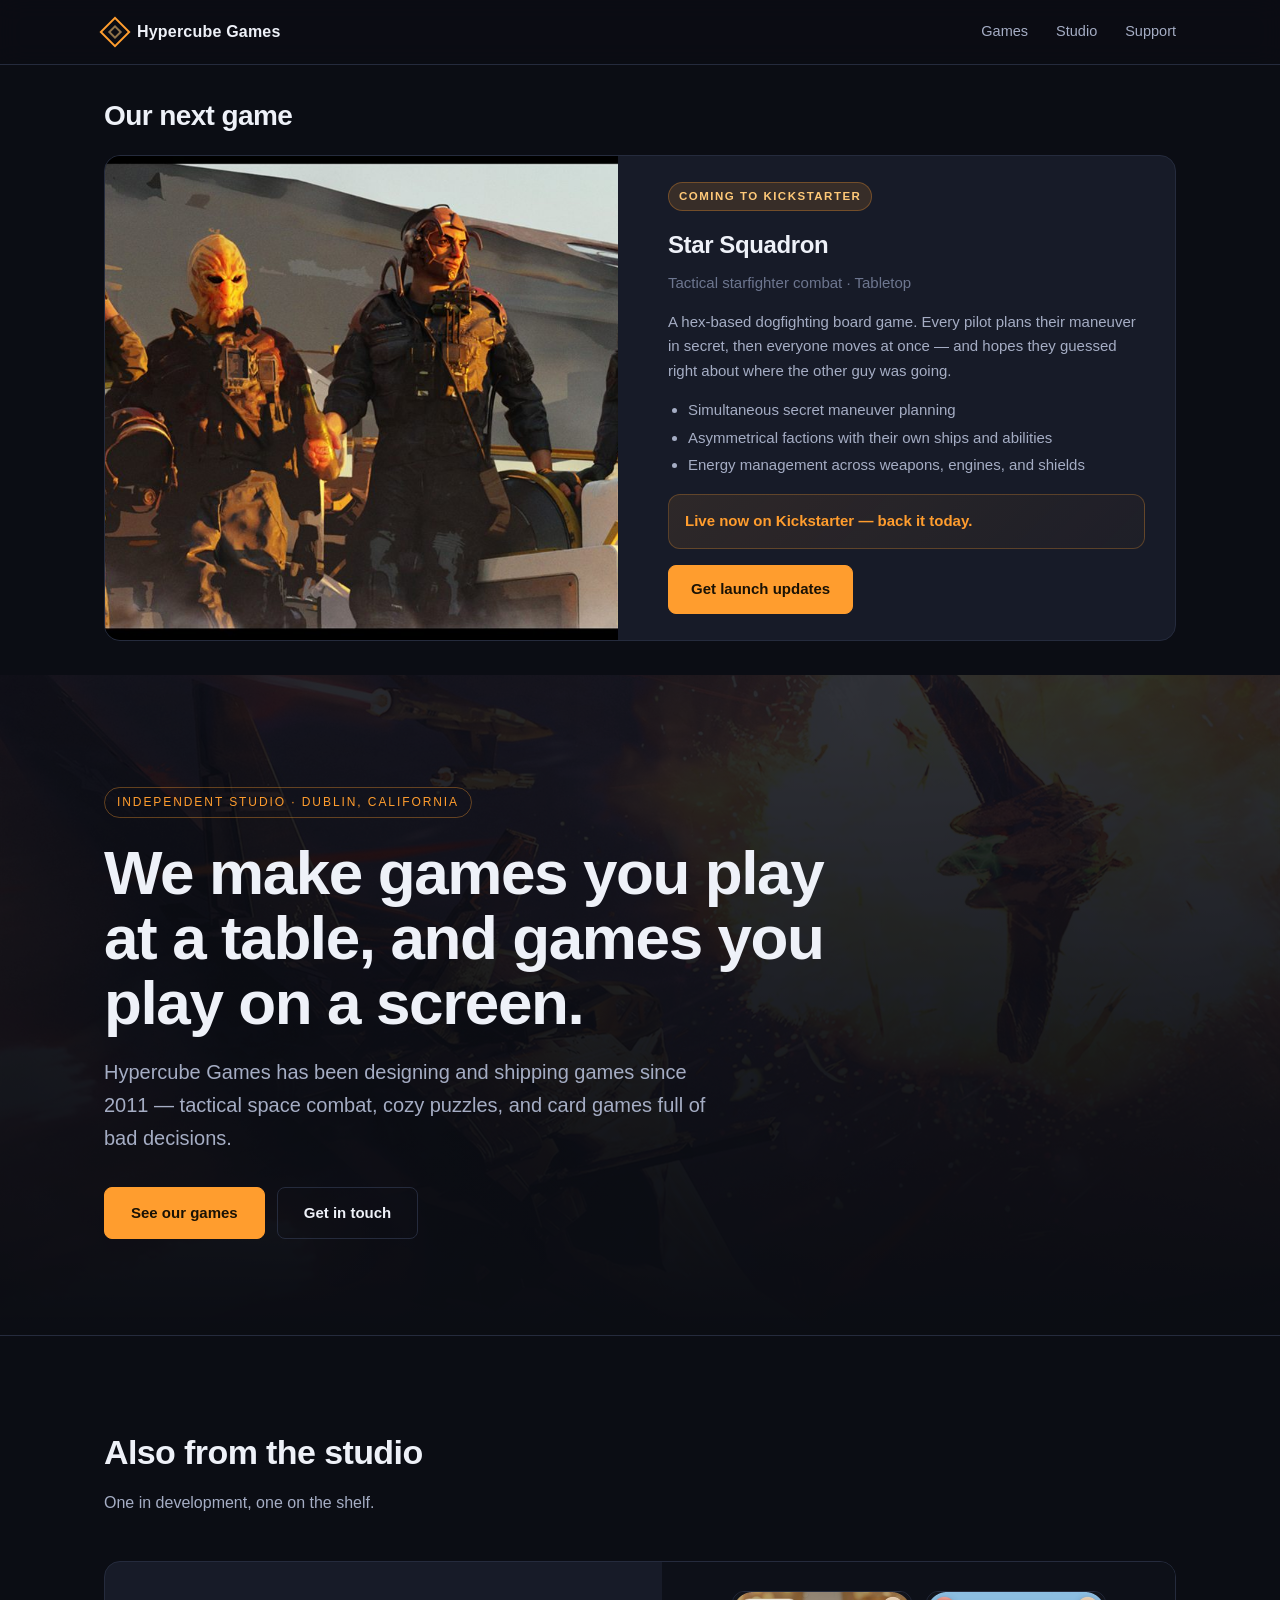
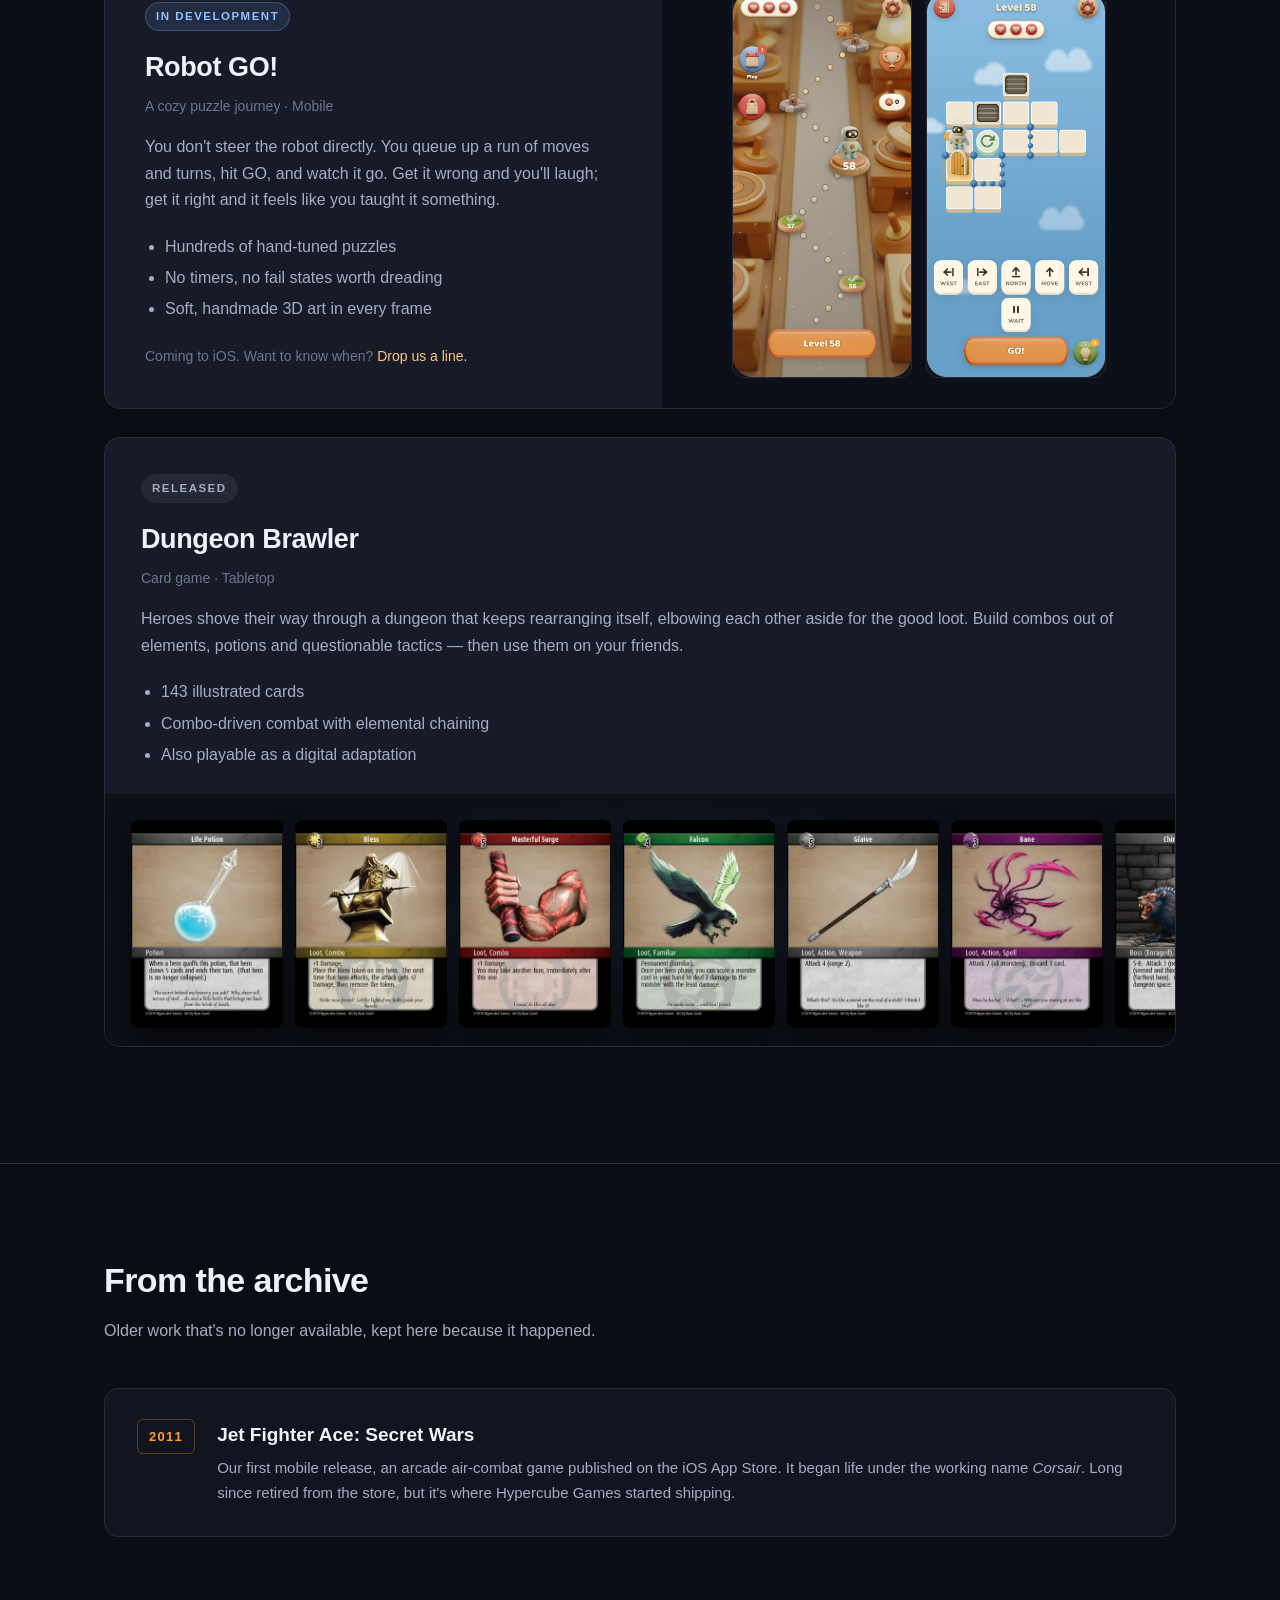
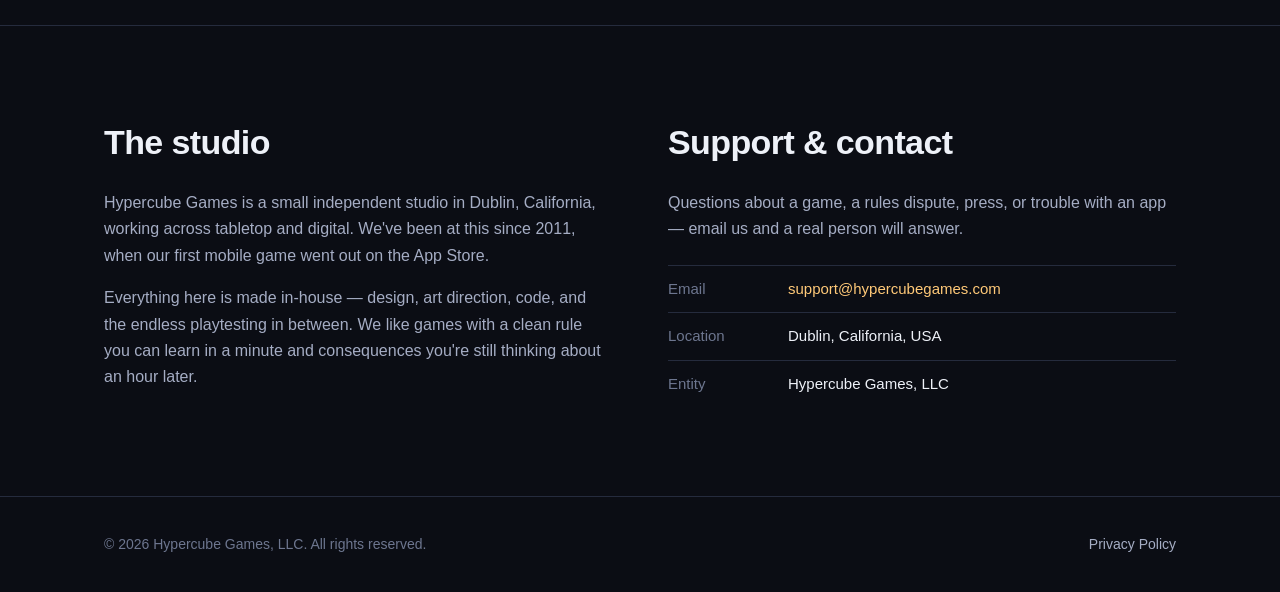
==== commit 4a27bd03: "Dungeon Brawler: 12-card scrolling gallery, full-width layout" ====
--- a/index.html
+++ b/index.html
@@ -120,12 +120,14 @@
     .game-art img{min-height:200px;max-height:320px}
   }
   @media(max-width:620px){
-    .shots,.cards-strip{
-      display:grid;gap:10px;padding:20px;overflow:visible;height:auto;
+    .shots{
+      display:grid;grid-template-columns:1fr 1fr;gap:10px;
+      padding:20px;overflow:visible;height:auto;
     }
-    .shots{grid-template-columns:1fr 1fr}
-    .cards-strip{grid-template-columns:repeat(3,1fr);gap:8px}
-    .shots img,.cards-strip img{width:100%;max-height:none;max-width:100%}
+    .shots img{width:100%;max-height:none;max-width:100%}
+    /* cards stay a horizontal scroller on phones — a 12-card grid would be four rows tall */
+    .cards-strip{padding:20px 20px 14px;gap:10px}
+    .cards-strip img{width:128px;max-height:none}
     .kicker{font-size:11px;letter-spacing:.1em}
   }
   .tag{
@@ -200,16 +202,27 @@
     min-height:0;height:auto;object-fit:contain;
   }
   .cards-strip{
-    display:flex;gap:12px;padding:26px;overflow-x:auto;
-    align-items:center;justify-content:safe center;height:100%;width:100%;min-width:0;max-width:100%;
+    display:flex;gap:12px;padding:26px 26px 18px;overflow-x:auto;
+    align-items:center;justify-content:flex-start;height:100%;width:100%;min-width:0;max-width:100%;
     background:radial-gradient(ellipse at center,#1b2132 0%,#0d1018 72%);
-  }
+    scroll-snap-type:x proximity;scrollbar-width:thin;
+    scrollbar-color:rgba(255,157,46,.5) rgba(255,255,255,.06);
+  }
+  .cards-strip:focus-visible{outline:2px solid var(--accent);outline-offset:-2px}
+  /* full-width variant: a 12-card gallery needs the whole card, not half of it */
+  .game.wide{grid-template-columns:1fr;gap:0}
+  .game.wide .game-body{order:1;padding:36px 36px 4px}
+  .game.wide .game-art{order:2}
+  .cards-strip::-webkit-scrollbar{height:8px}
+  .cards-strip::-webkit-scrollbar-track{background:rgba(255,255,255,.06);border-radius:99px}
+  .cards-strip::-webkit-scrollbar-thumb{background:rgba(255,157,46,.5);border-radius:99px}
+  .cards-strip::-webkit-scrollbar-thumb:hover{background:rgba(255,157,46,.75)}
   .cards-strip img{
-    width:148px;flex:none;border-radius:8px;height:auto;min-height:0;object-fit:contain;
-    box-shadow:0 10px 26px rgba(0,0,0,.6);
-  }
-  .cards-strip img:nth-child(odd){transform:rotate(-2.5deg)}
-  .cards-strip img:nth-child(even){transform:rotate(2.5deg)}
+    width:152px;flex:none;border-radius:8px;height:auto;min-height:0;object-fit:contain;
+    box-shadow:0 10px 26px rgba(0,0,0,.6);scroll-snap-align:center;
+    transition:transform .18s ease;
+  }
+  .cards-strip img:hover{transform:translateY(-6px)}
 
   /* ---------- archive ---------- */
   .archive{
@@ -330,12 +343,21 @@
     </article>
 
     <!-- Dungeon Brawler -->
-    <article class="game">
+    <article class="game wide">
       <div class="game-art">
-        <div class="cards-strip">
-          <img src="assets/db-logo.jpg" alt="Dungeon Brawler card back">
-          <img src="assets/db-card1.jpg" alt="Life Potion card from Dungeon Brawler">
-          <img src="assets/db-card4.jpg" alt="Mace weapon card from Dungeon Brawler">
+        <div class="cards-strip" tabindex="0" role="region" aria-label="Dungeon Brawler cards — scroll for more">
+          <img src="assets/db-01.jpg" alt="Life Potion card" loading="lazy">
+          <img src="assets/db-02.jpg" alt="Bless card" loading="lazy">
+          <img src="assets/db-03.jpg" alt="Masterful Surge card" loading="lazy">
+          <img src="assets/db-04.jpg" alt="Falcon familiar card" loading="lazy">
+          <img src="assets/db-05.jpg" alt="Glaive weapon card" loading="lazy">
+          <img src="assets/db-06.jpg" alt="Bane spell card" loading="lazy">
+          <img src="assets/db-07.jpg" alt="Chimera boss card" loading="lazy">
+          <img src="assets/db-08.jpg" alt="Water Elemental monster card" loading="lazy">
+          <img src="assets/db-09.jpg" alt="Orc Warrior monster card" loading="lazy">
+          <img src="assets/db-10.jpg" alt="Imp Acolyte monster card" loading="lazy">
+          <img src="assets/db-11.jpg" alt="Kliffforge hero card" loading="lazy">
+          <img src="assets/db-12.jpg" alt="Fah Zhur hero card" loading="lazy">
         </div>
       </div>
       <div class="game-body">
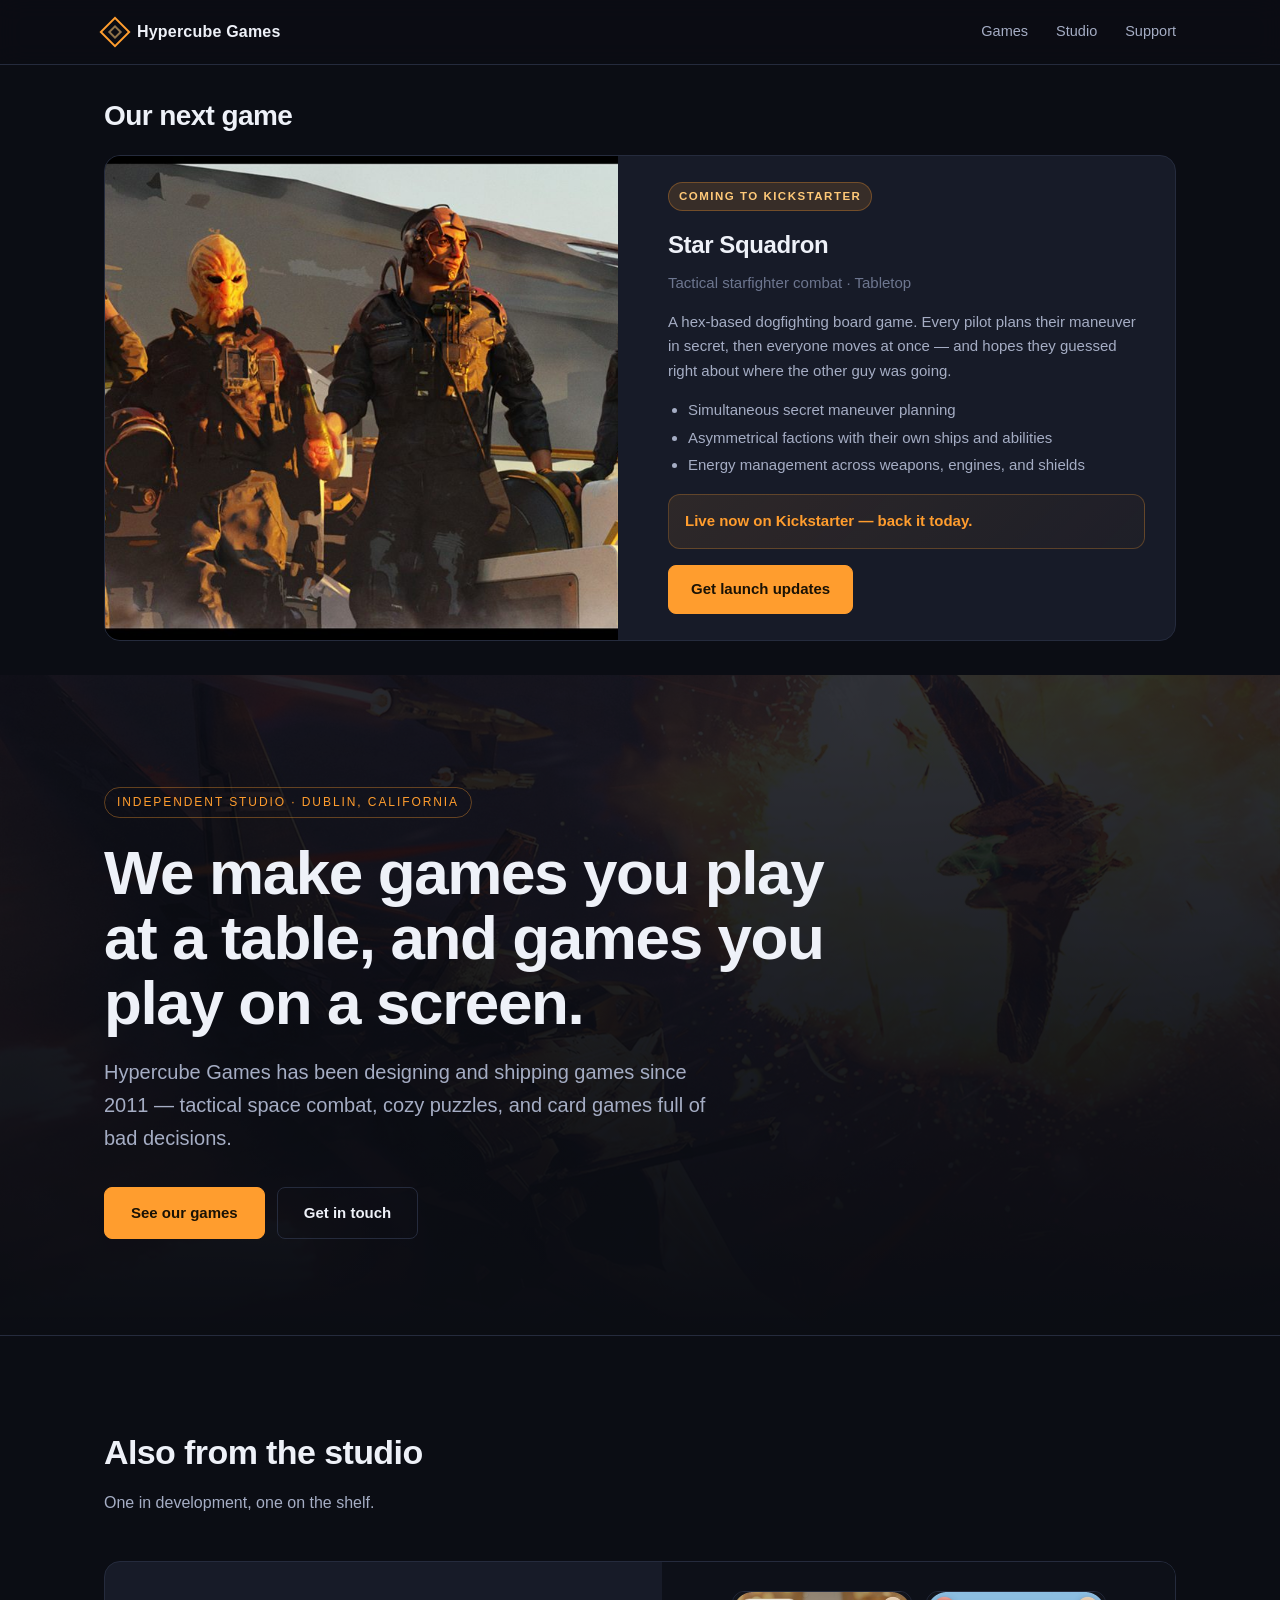
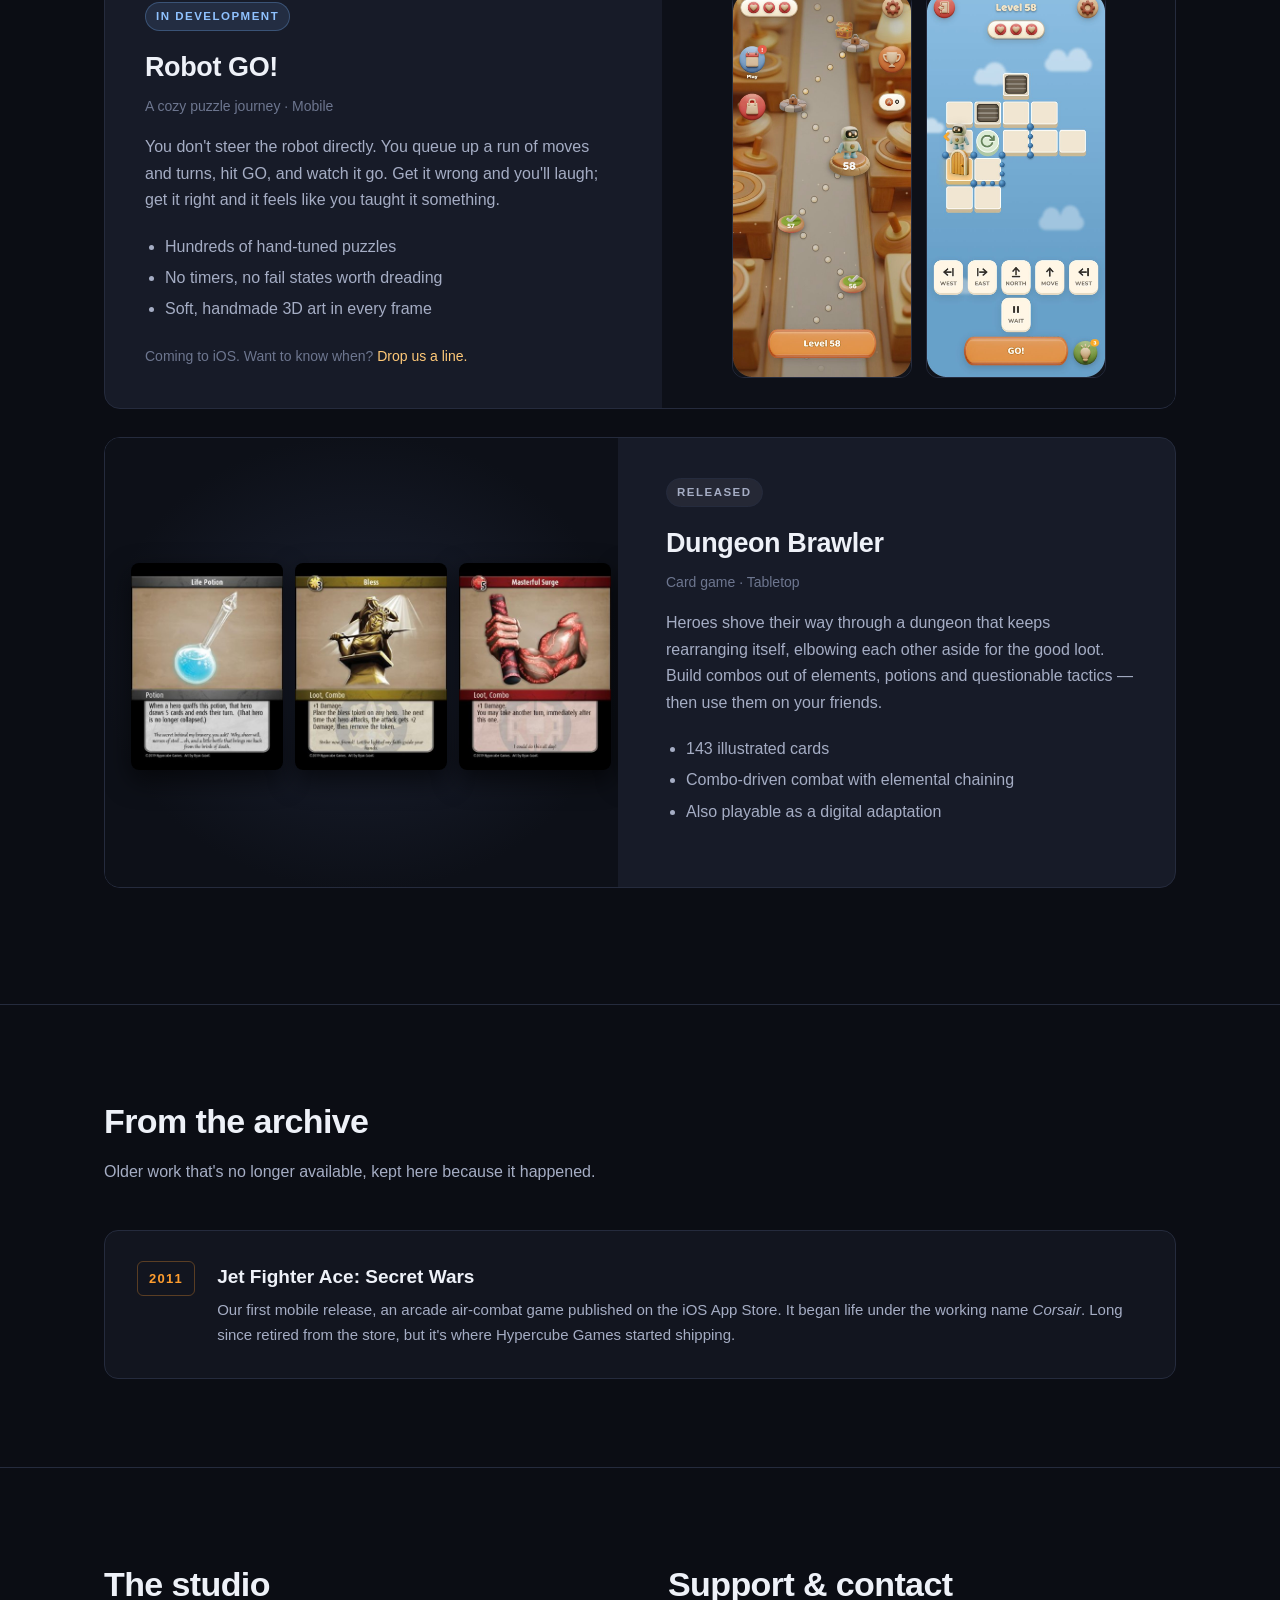
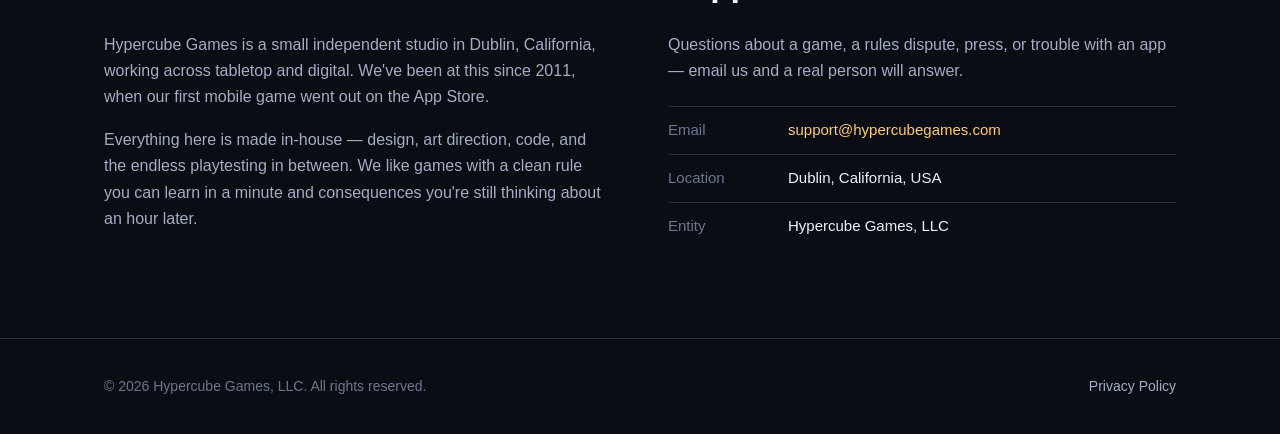
==== commit 89e1127a: "Revert Dungeon Brawler to two-column layout, keep 12-card gallery" ====
--- a/index.html
+++ b/index.html
@@ -209,10 +209,6 @@
     scrollbar-color:rgba(255,157,46,.5) rgba(255,255,255,.06);
   }
   .cards-strip:focus-visible{outline:2px solid var(--accent);outline-offset:-2px}
-  /* full-width variant: a 12-card gallery needs the whole card, not half of it */
-  .game.wide{grid-template-columns:1fr;gap:0}
-  .game.wide .game-body{order:1;padding:36px 36px 4px}
-  .game.wide .game-art{order:2}
   .cards-strip::-webkit-scrollbar{height:8px}
   .cards-strip::-webkit-scrollbar-track{background:rgba(255,255,255,.06);border-radius:99px}
   .cards-strip::-webkit-scrollbar-thumb{background:rgba(255,157,46,.5);border-radius:99px}
@@ -343,7 +339,7 @@
     </article>
 
     <!-- Dungeon Brawler -->
-    <article class="game wide">
+    <article class="game">
       <div class="game-art">
         <div class="cards-strip" tabindex="0" role="region" aria-label="Dungeon Brawler cards — scroll for more">
           <img src="assets/db-01.jpg" alt="Life Potion card" loading="lazy">
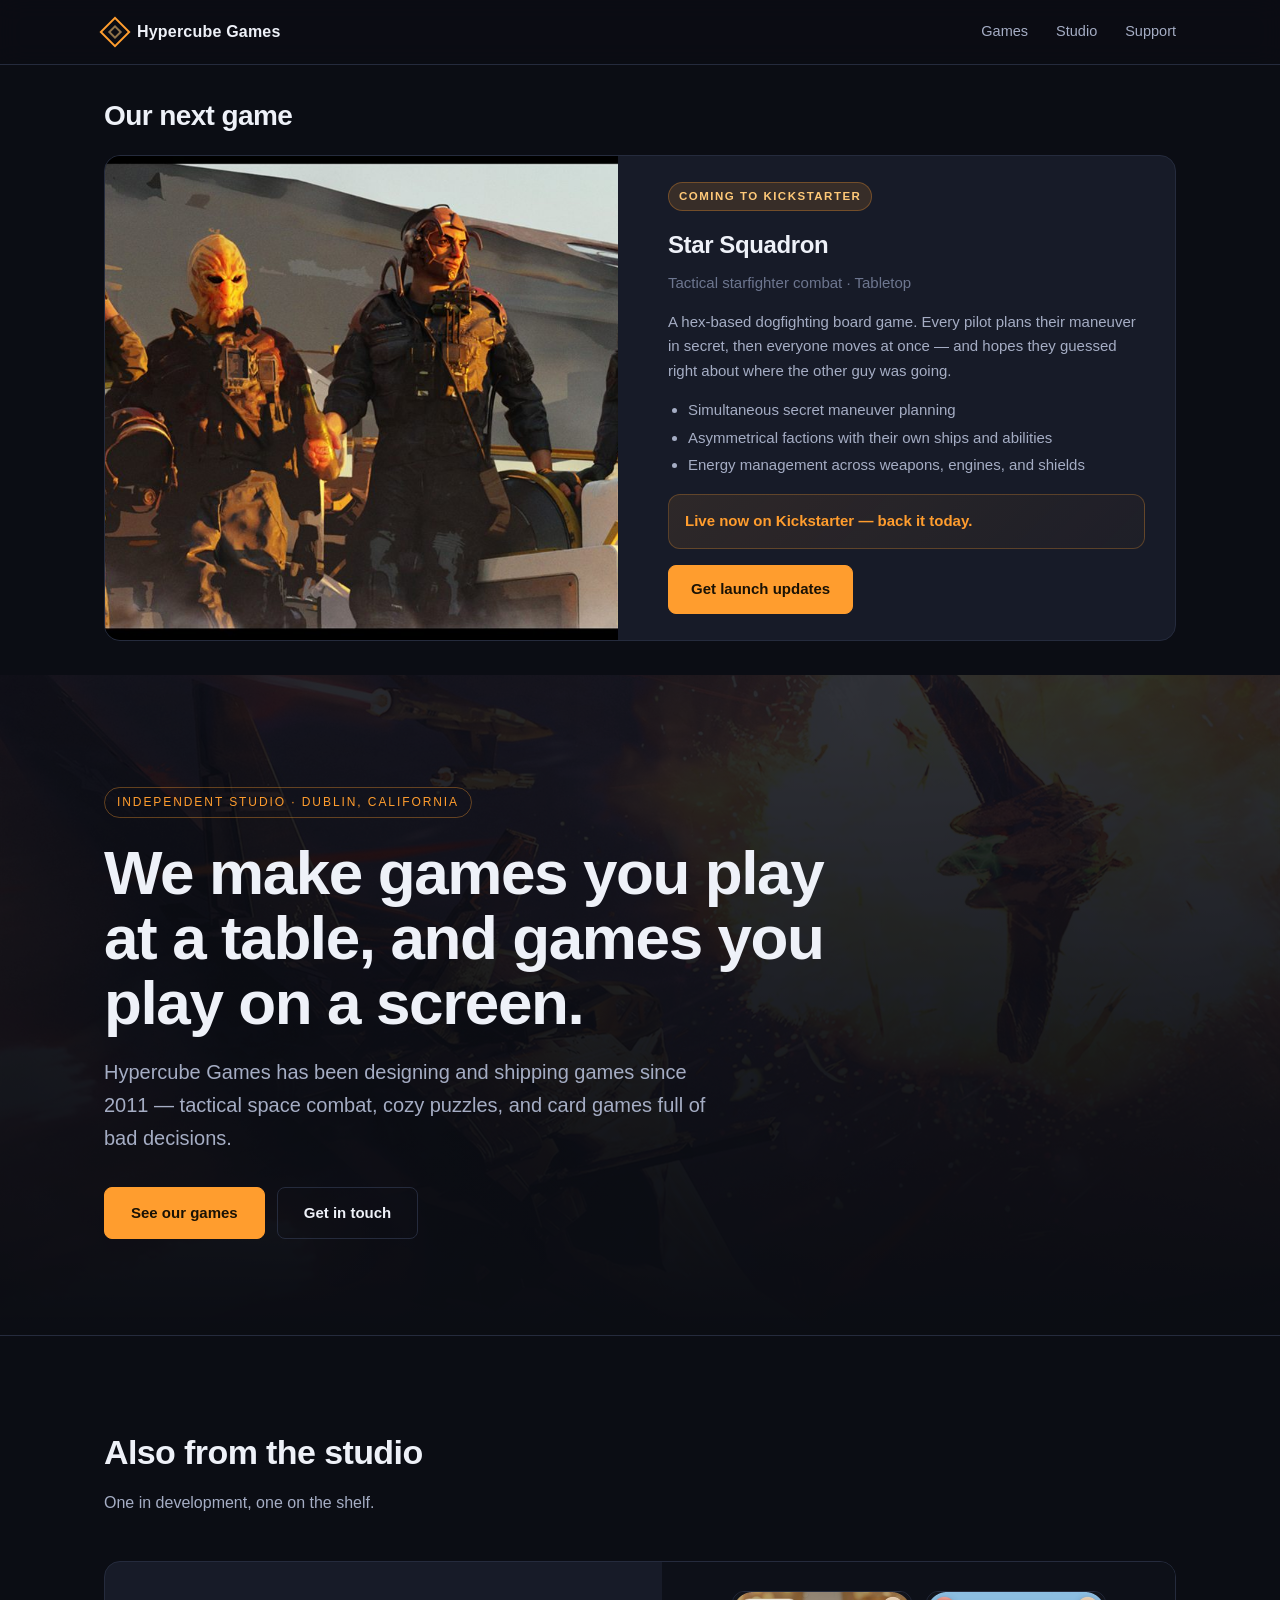
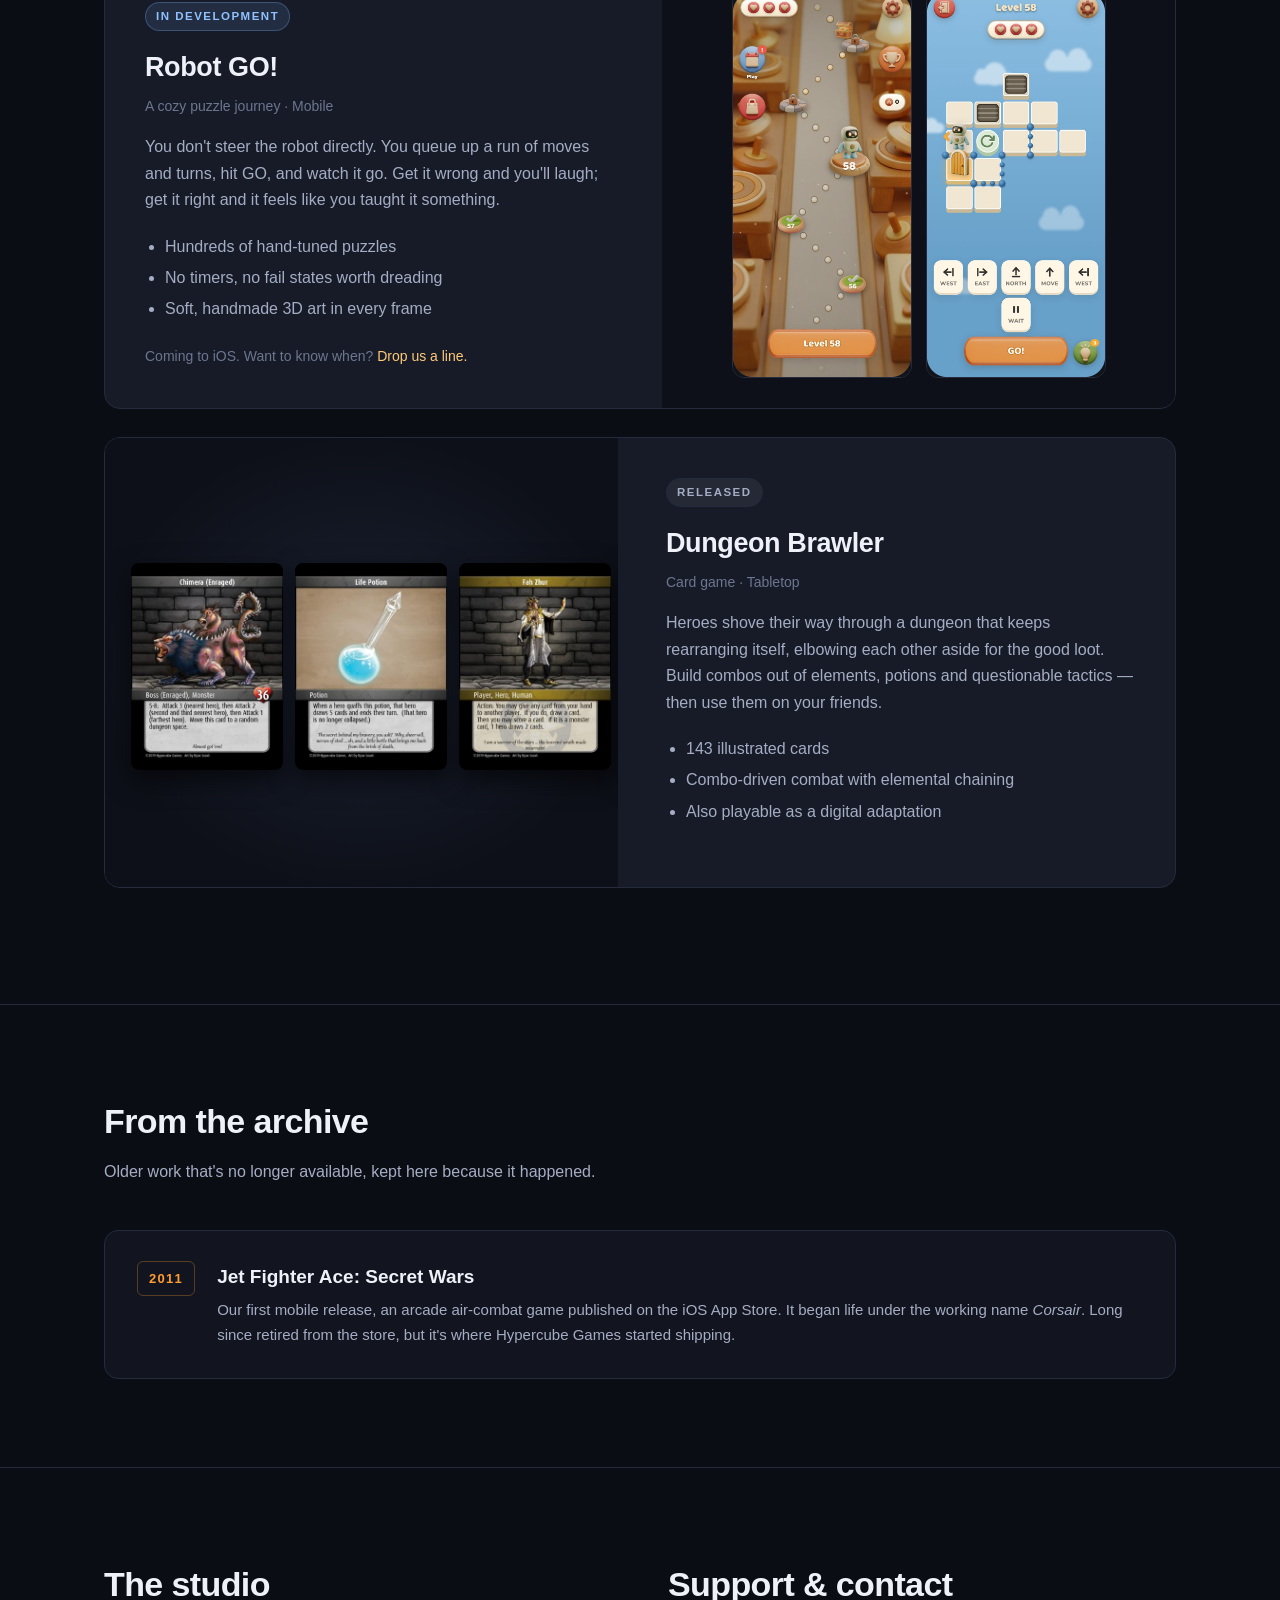
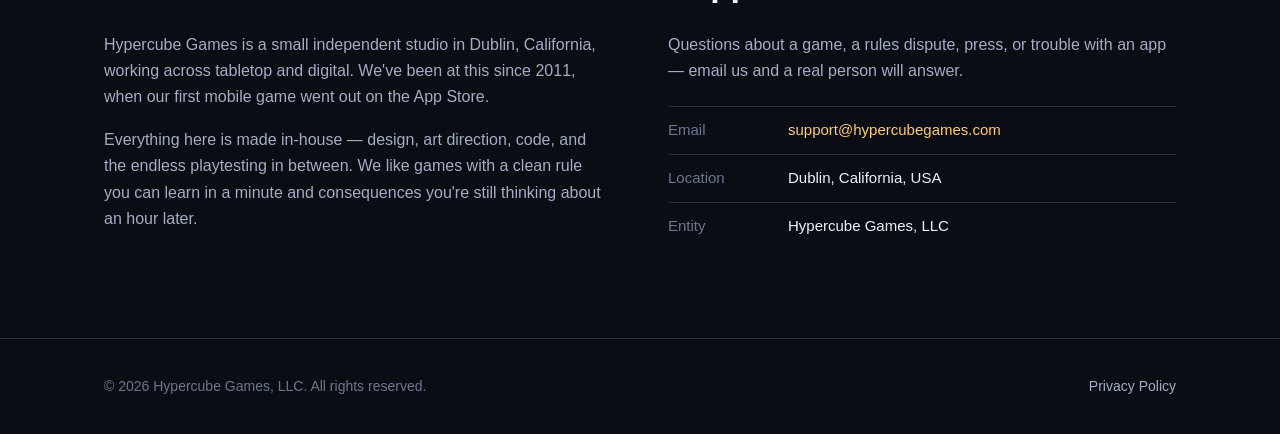
==== commit c8b13220: "Shuffle card gallery order for visual variety" ====
--- a/index.html
+++ b/index.html
@@ -342,18 +342,18 @@
     <article class="game">
       <div class="game-art">
         <div class="cards-strip" tabindex="0" role="region" aria-label="Dungeon Brawler cards — scroll for more">
-          <img src="assets/db-01.jpg" alt="Life Potion card" loading="lazy">
+          <img src="assets/db-07.jpg" alt="Chimera boss card">
+          <img src="assets/db-01.jpg" alt="Life Potion card">
+          <img src="assets/db-12.jpg" alt="Fah Zhur hero card">
+          <img src="assets/db-06.jpg" alt="Bane spell card" loading="lazy">
+          <img src="assets/db-04.jpg" alt="Falcon familiar card" loading="lazy">
+          <img src="assets/db-09.jpg" alt="Orc Warrior monster card" loading="lazy">
+          <img src="assets/db-03.jpg" alt="Masterful Surge card" loading="lazy">
+          <img src="assets/db-11.jpg" alt="Kliffforge hero card" loading="lazy">
           <img src="assets/db-02.jpg" alt="Bless card" loading="lazy">
-          <img src="assets/db-03.jpg" alt="Masterful Surge card" loading="lazy">
-          <img src="assets/db-04.jpg" alt="Falcon familiar card" loading="lazy">
+          <img src="assets/db-08.jpg" alt="Water Elemental monster card" loading="lazy">
           <img src="assets/db-05.jpg" alt="Glaive weapon card" loading="lazy">
-          <img src="assets/db-06.jpg" alt="Bane spell card" loading="lazy">
-          <img src="assets/db-07.jpg" alt="Chimera boss card" loading="lazy">
-          <img src="assets/db-08.jpg" alt="Water Elemental monster card" loading="lazy">
-          <img src="assets/db-09.jpg" alt="Orc Warrior monster card" loading="lazy">
           <img src="assets/db-10.jpg" alt="Imp Acolyte monster card" loading="lazy">
-          <img src="assets/db-11.jpg" alt="Kliffforge hero card" loading="lazy">
-          <img src="assets/db-12.jpg" alt="Fah Zhur hero card" loading="lazy">
         </div>
       </div>
       <div class="game-body">
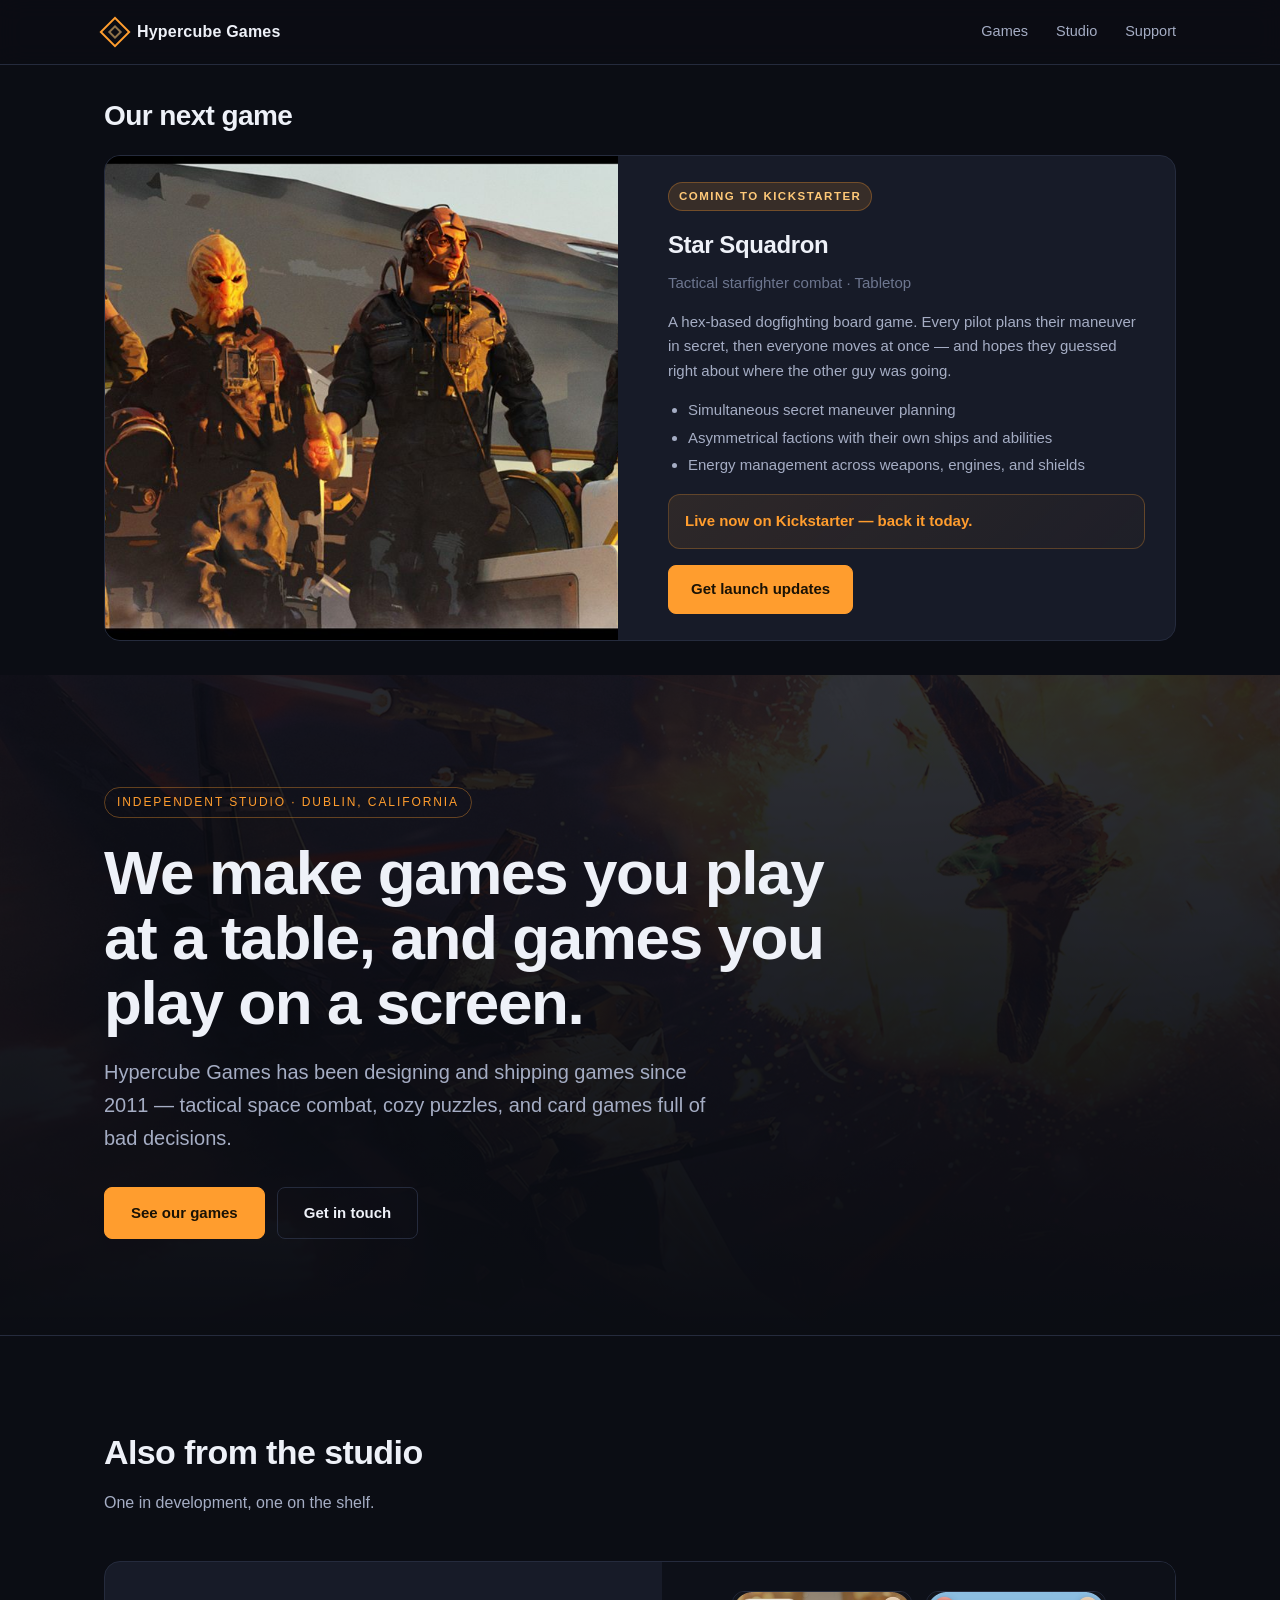
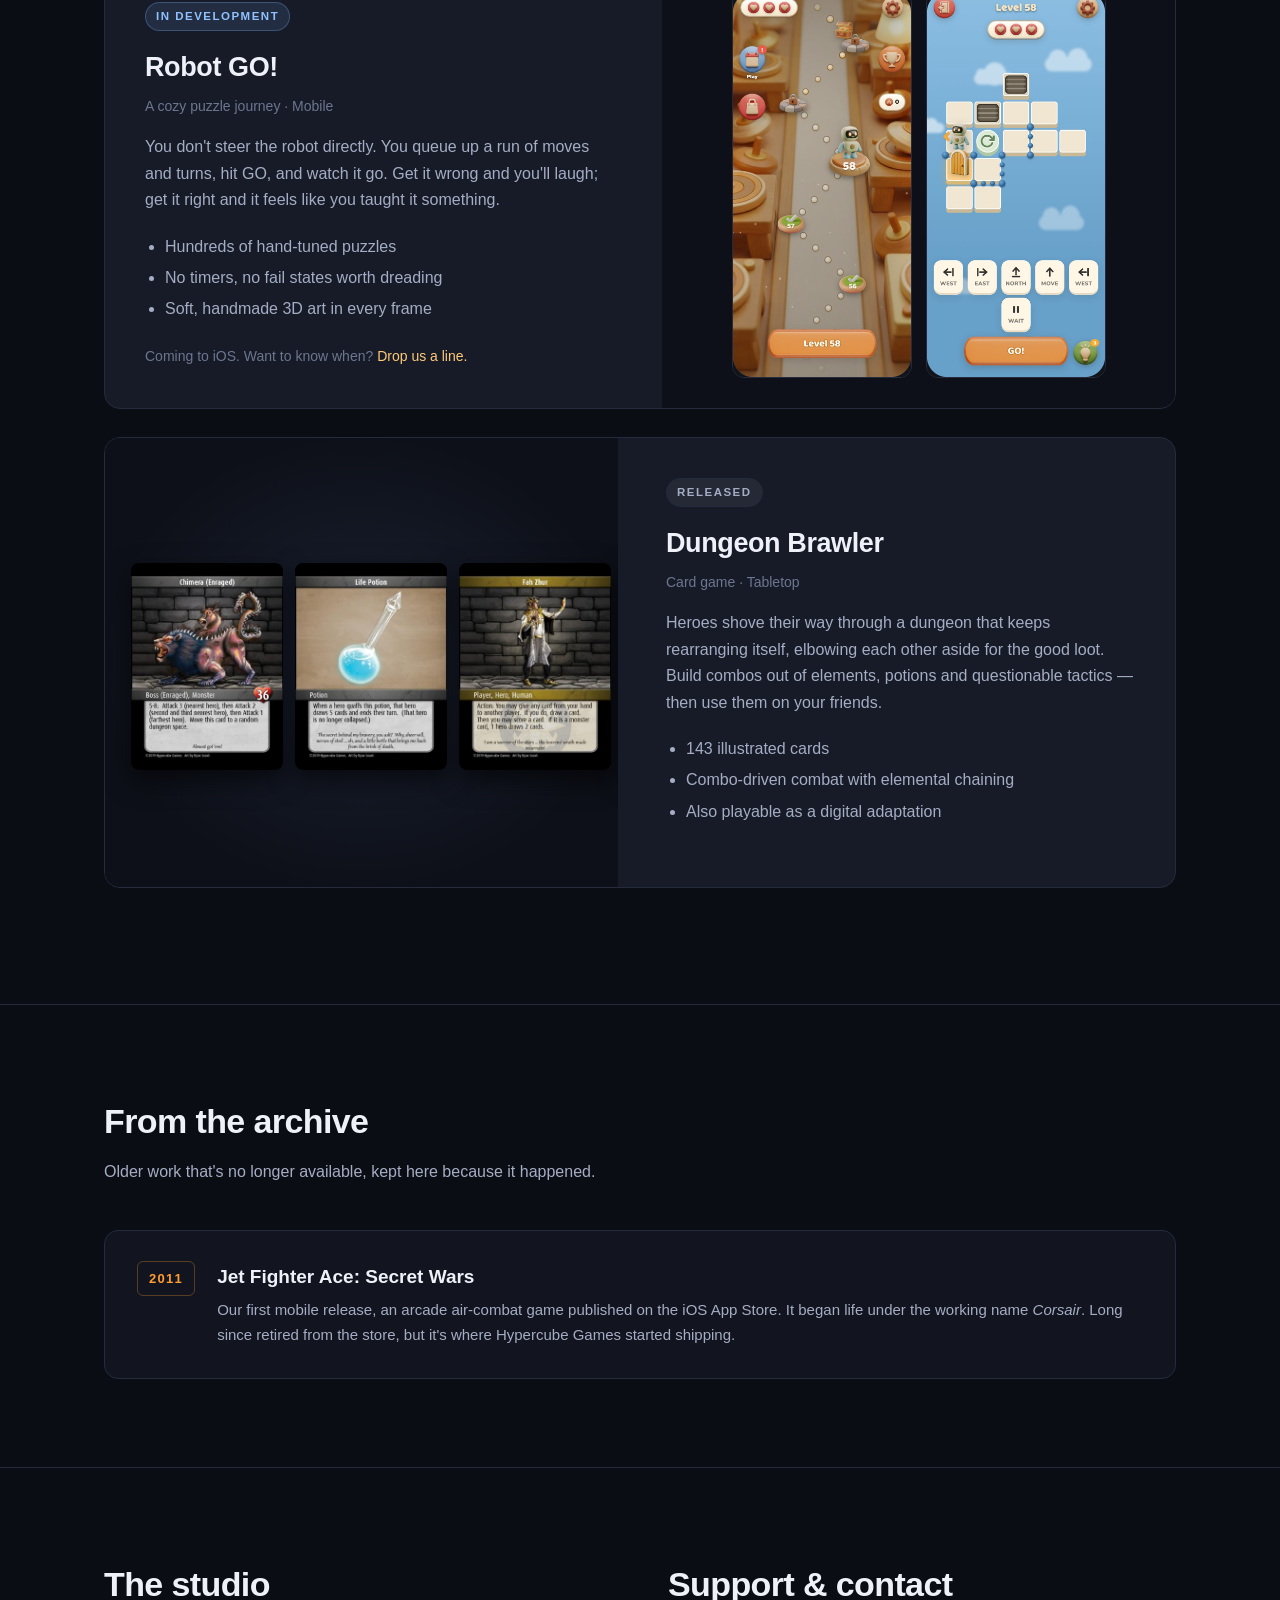
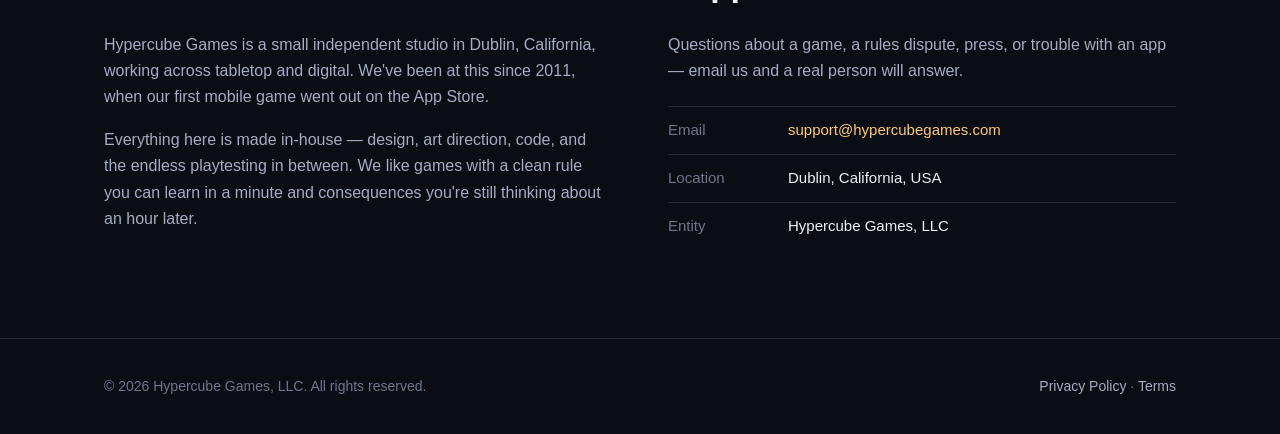
==== commit 23fc6c71: "Legal: terms page, privacy updated for the AppLovin MAX ad stack Privacy policy described AdMob as t" ====
--- a/index.html
+++ b/index.html
@@ -10,6 +10,7 @@
 <meta property="og:image" content="assets/ss-hero.jpg">
 <meta property="og:type" content="website">
 <link rel="icon" href="assets/rg-icon.png">
+<meta name="google-site-verification" content="zK3s972qiWRnH2v7gtydm9YSPSgqgPANBA2mOZo1n_E" />
 <style>
   :root{
     --bg:#0b0d14;
@@ -415,7 +416,7 @@
 <footer>
   <div class="wrap foot">
     <span>© 2026 Hypercube Games, LLC. All rights reserved.</span>
-    <span><a href="privacy.html">Privacy Policy</a></span>
+    <span><a href="privacy.html">Privacy Policy</a> · <a href="terms.html">Terms</a></span>
   </div>
 </footer>
 
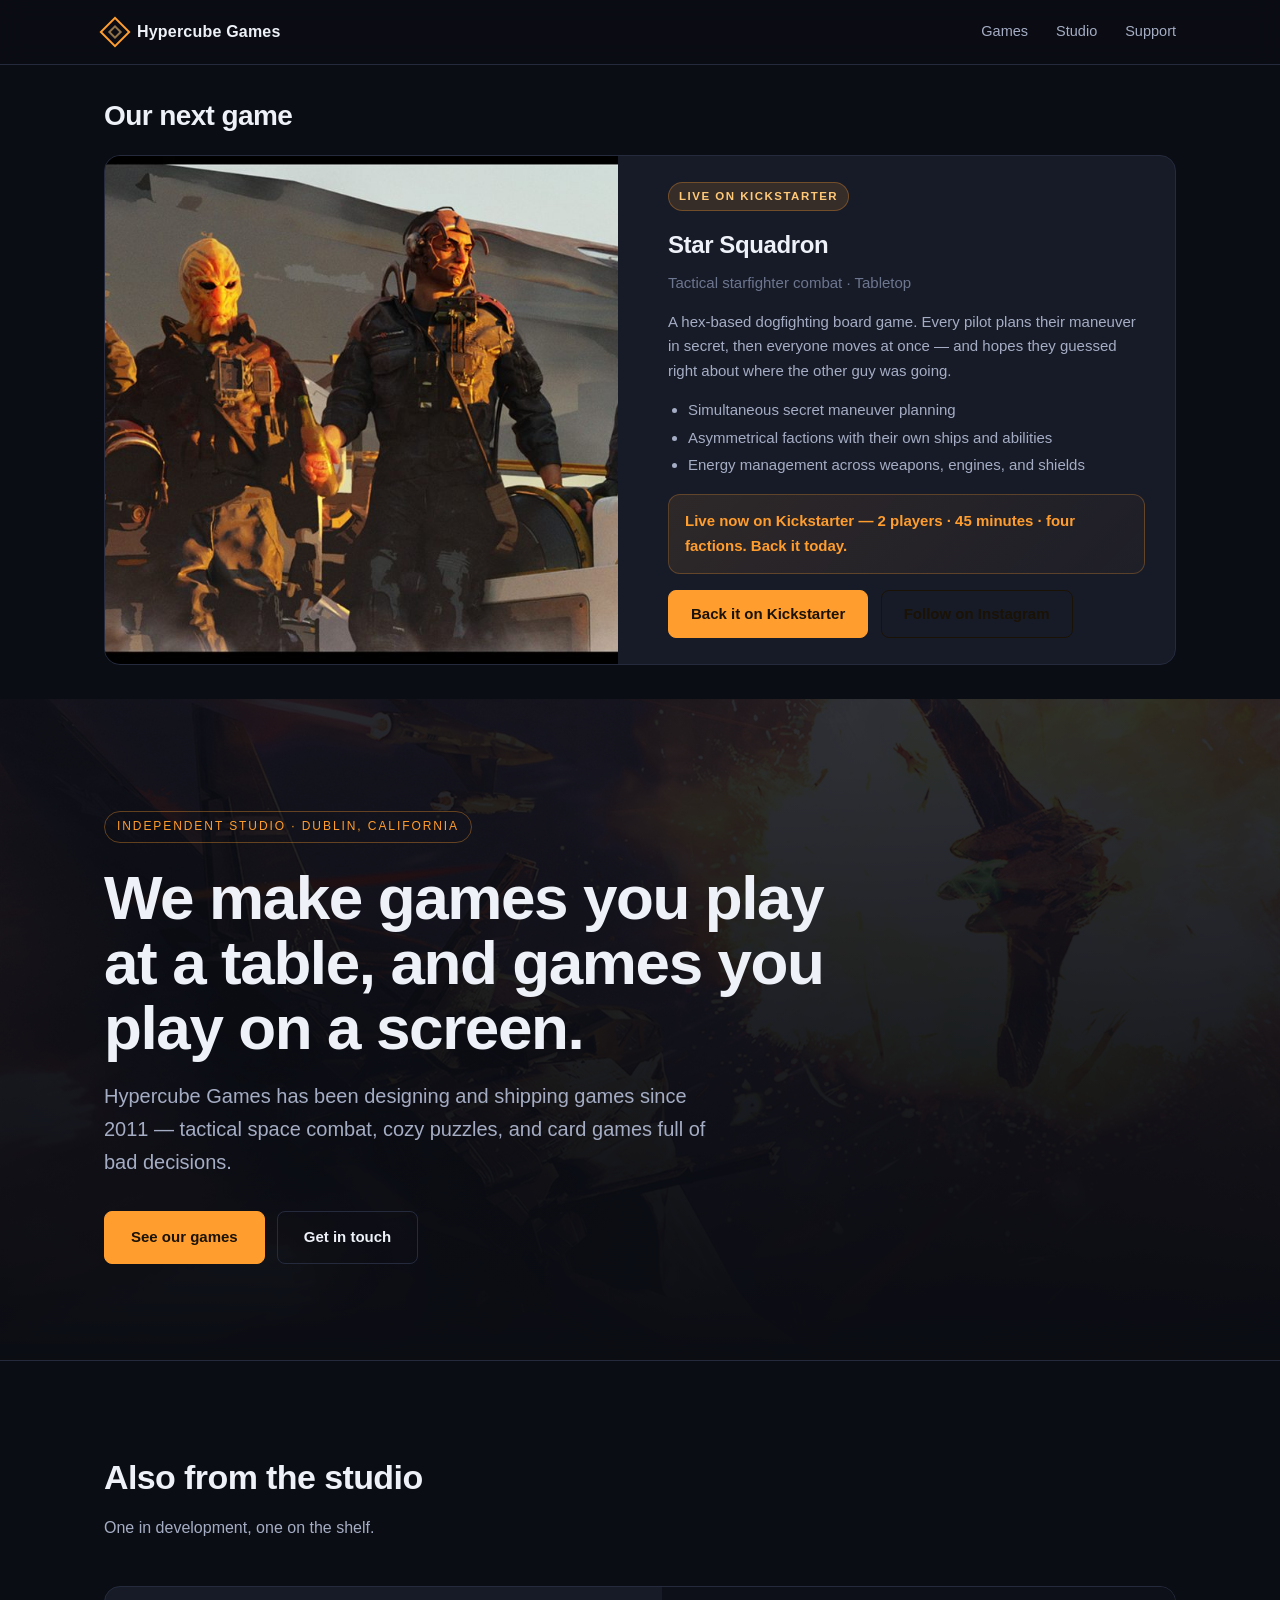
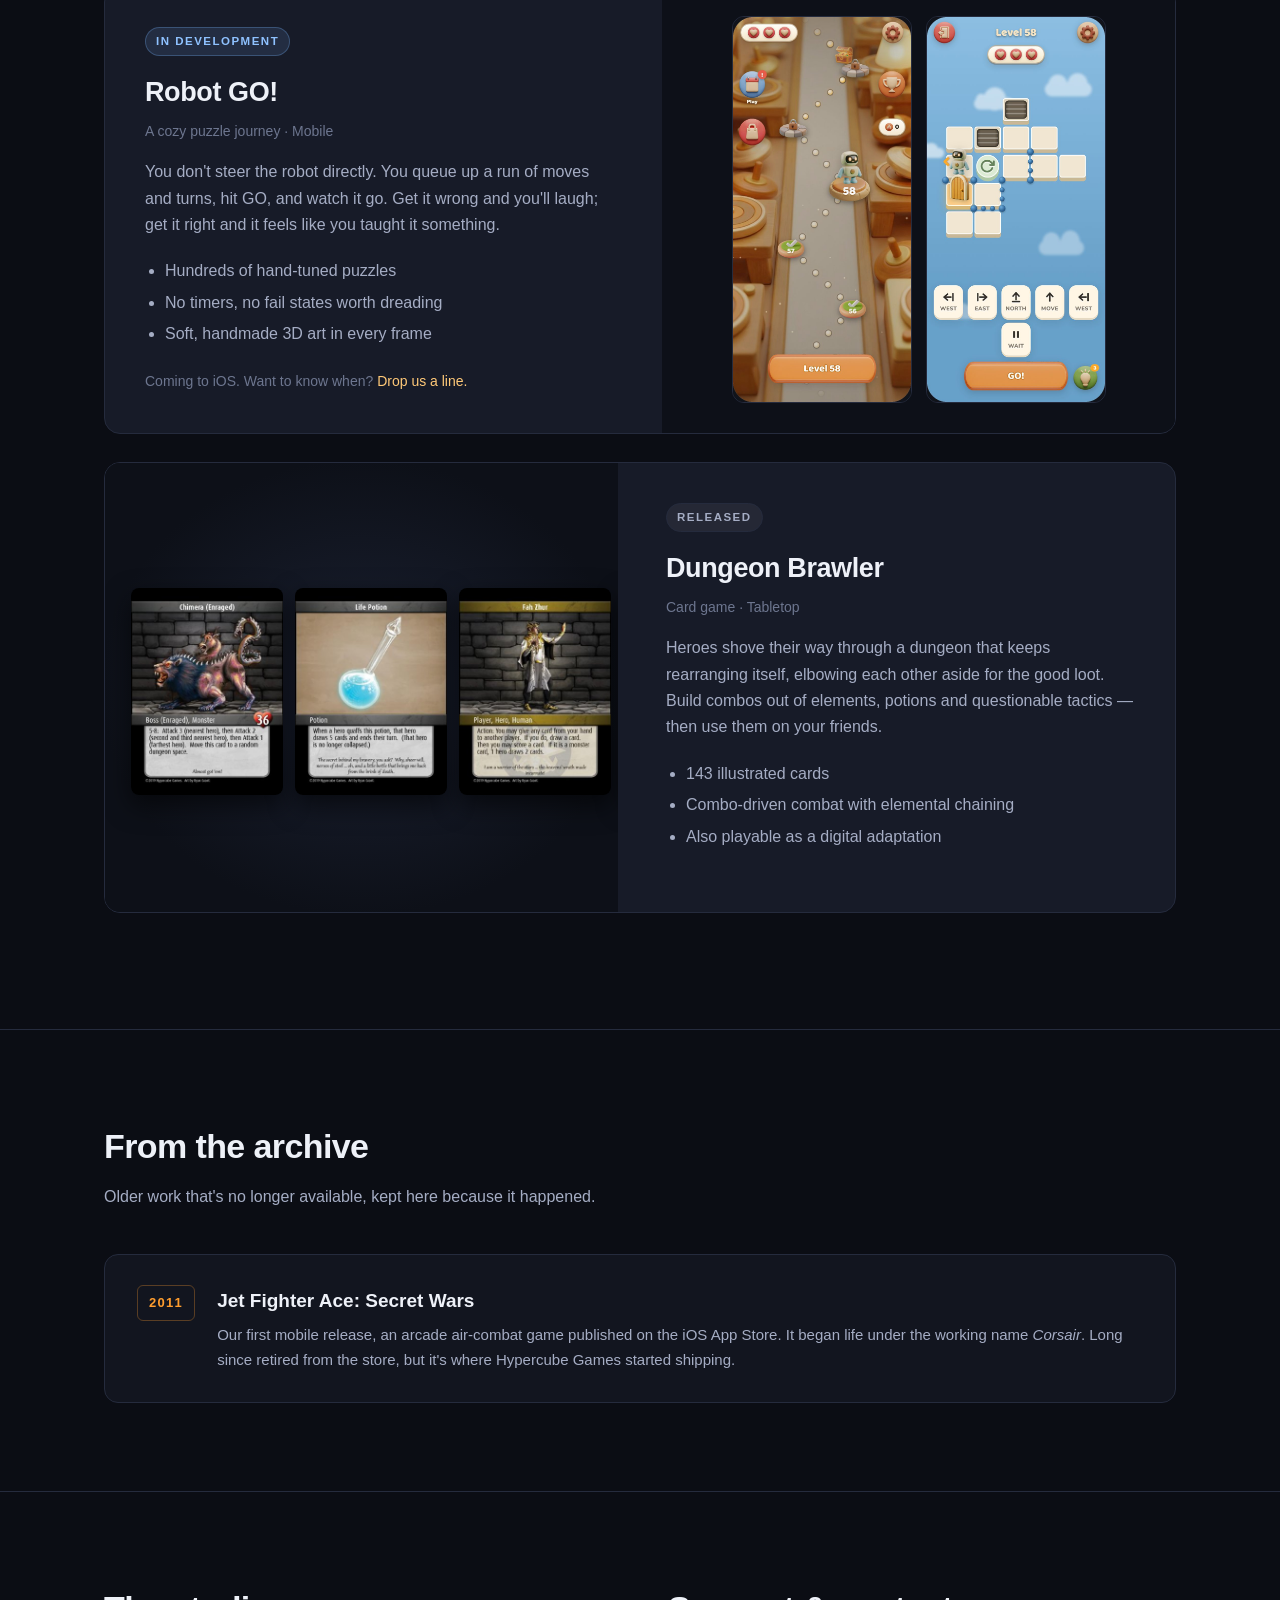
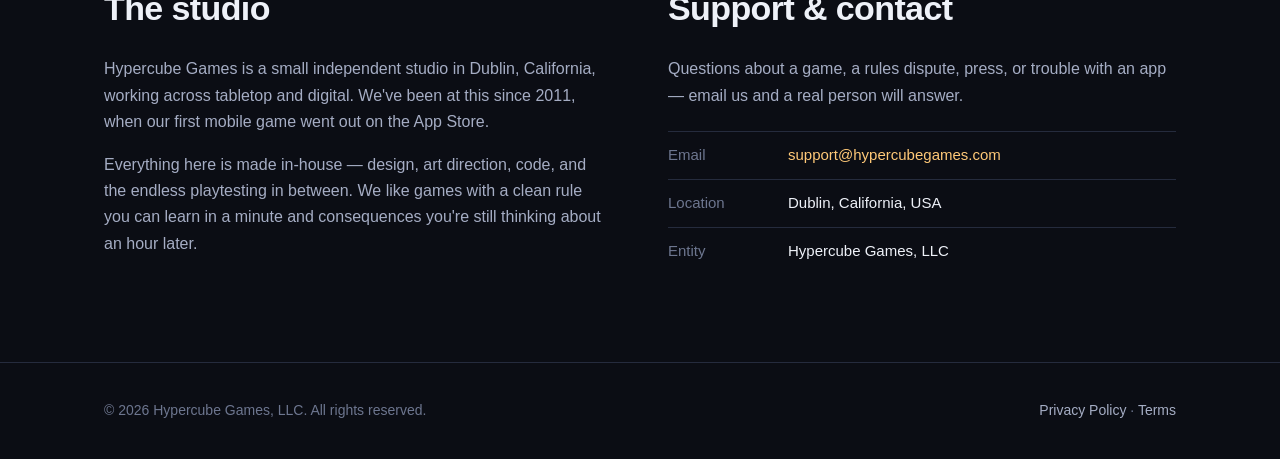
==== commit c635641c: "Star Squadron: live on Kickstarter block replaces countdown" ====
--- a/index.html
+++ b/index.html
@@ -271,7 +271,7 @@
     <article class="game">
       <div class="game-art"><img src="assets/ss-pilots.jpg" alt="Star Squadron pilots resting beside their fighters at sunset"></div>
       <div class="game-body">
-        <span class="tag live">Coming to Kickstarter</span>
+        <span class="tag live">Live on Kickstarter</span>
         <h3>Star Squadron</h3>
         <p class="sub">Tactical starfighter combat · Tabletop</p>
         <p>A hex-based dogfighting board game. Every pilot plans their maneuver in secret, then everyone moves at once — and hopes they guessed right about where the other guy was going.</p>
@@ -280,16 +280,11 @@
           <li>Asymmetrical factions with their own ships and abilities</li>
           <li>Energy management across weapons, engines, and shields</li>
         </ul>
-        <div class="launch" id="launch" data-launch="2026-08-18T17:00:00Z">
-          <div class="launch-date" id="launch-label">Kickstarter launch · August 18, 2026</div>
-          <div class="countdown" id="countdown">
-            <div class="cd-unit"><span class="cd-num" data-unit="days">—</span><span class="cd-lab">days</span></div>
-            <div class="cd-unit"><span class="cd-num" data-unit="hours">—</span><span class="cd-lab">hours</span></div>
-            <div class="cd-unit"><span class="cd-num" data-unit="minutes">—</span><span class="cd-lab">mins</span></div>
-            <div class="cd-unit"><span class="cd-num" data-unit="seconds">—</span><span class="cd-lab">secs</span></div>
-          </div>
+        <div class="launch live">
+          <div class="launch-date" id="launch-label">Live now on Kickstarter — 2 players · 45 minutes · four factions. Back it today.</div>
         </div>
-        <a class="btn" href="https://www.launchoracle.com/hypercube-games-llc/star-squadron/TQ5X9">Get launch updates</a>
+        <a class="btn" href="https://www.kickstarter.com/projects/hypercubegames/star-squadron-tactical-starfighter-battle-board-game?ref=website" target="_blank" rel="noopener">Back it on Kickstarter</a>
+        <a class="btn" style="margin-left:8px;background:transparent;border:1px solid currentColor" href="https://www.instagram.com/hypercube.games/" target="_blank" rel="noopener">Follow on Instagram</a>
       </div>
     </article>
   </div>
